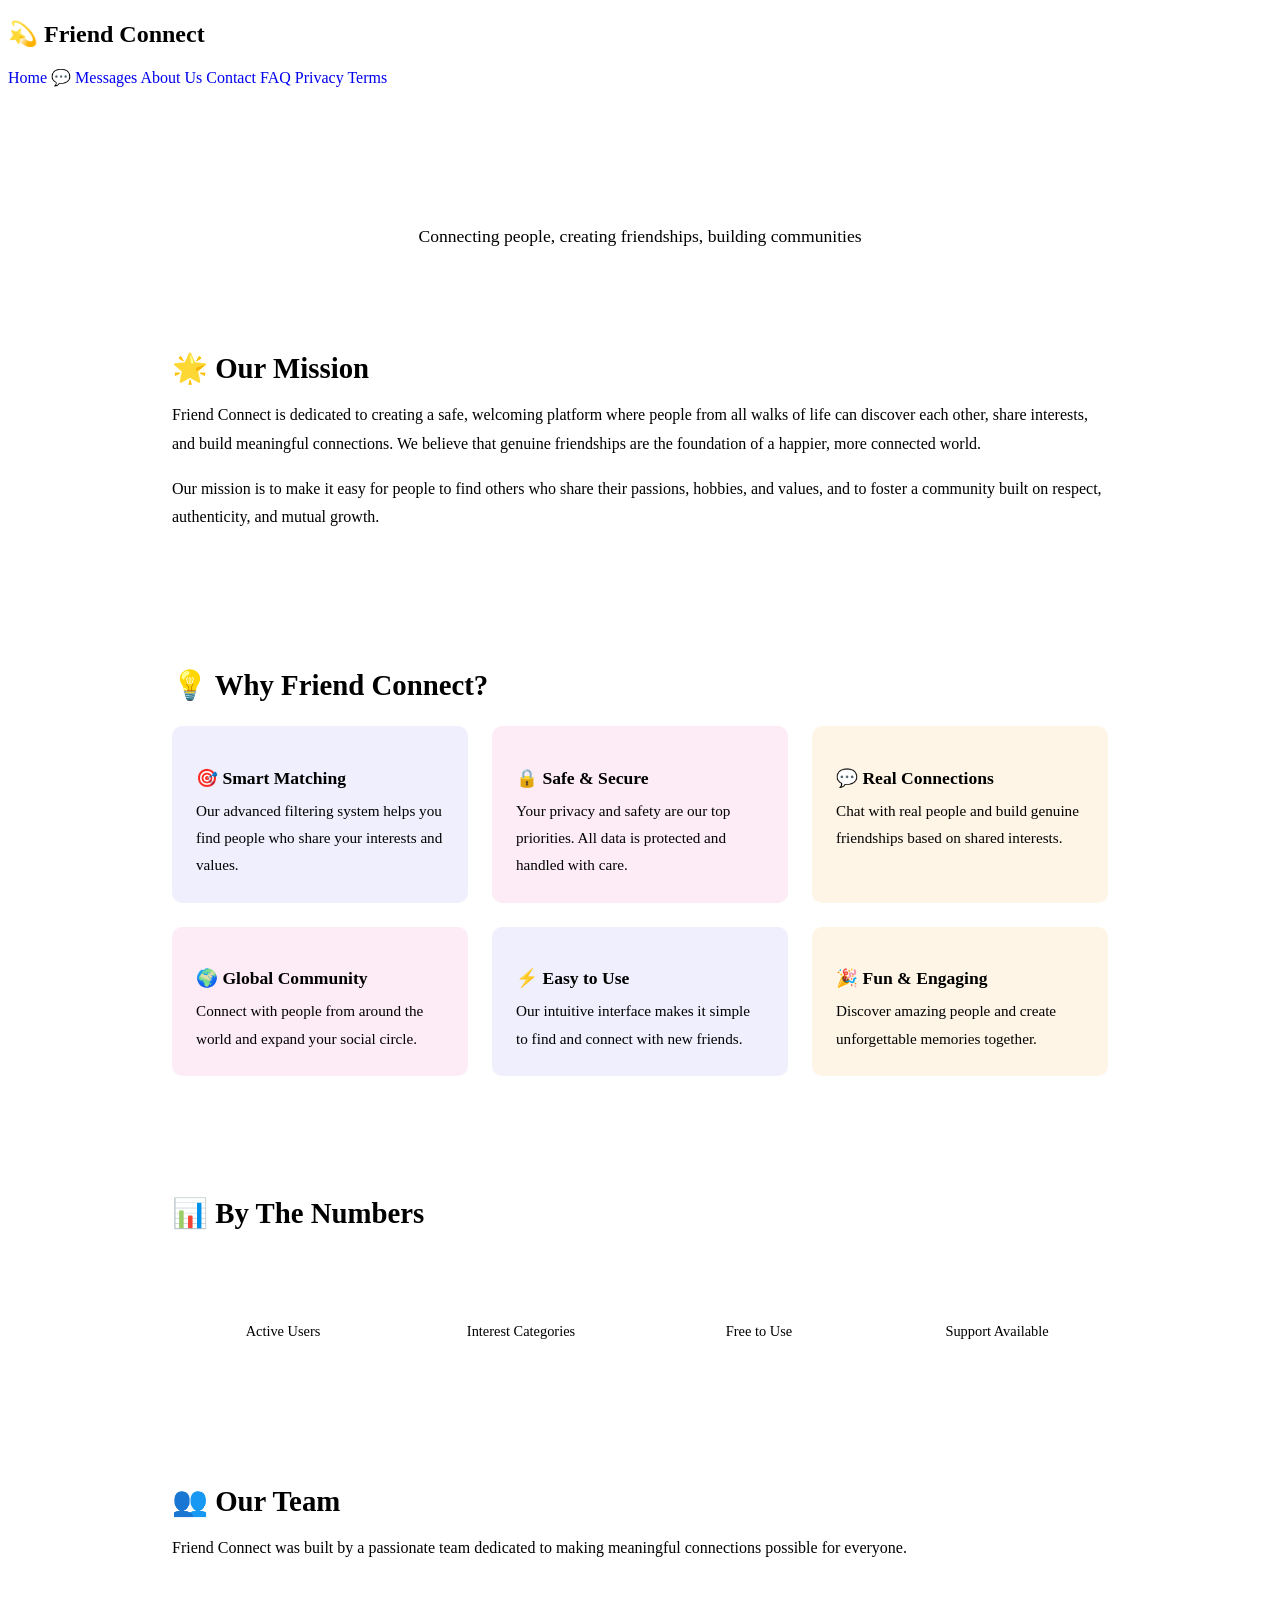
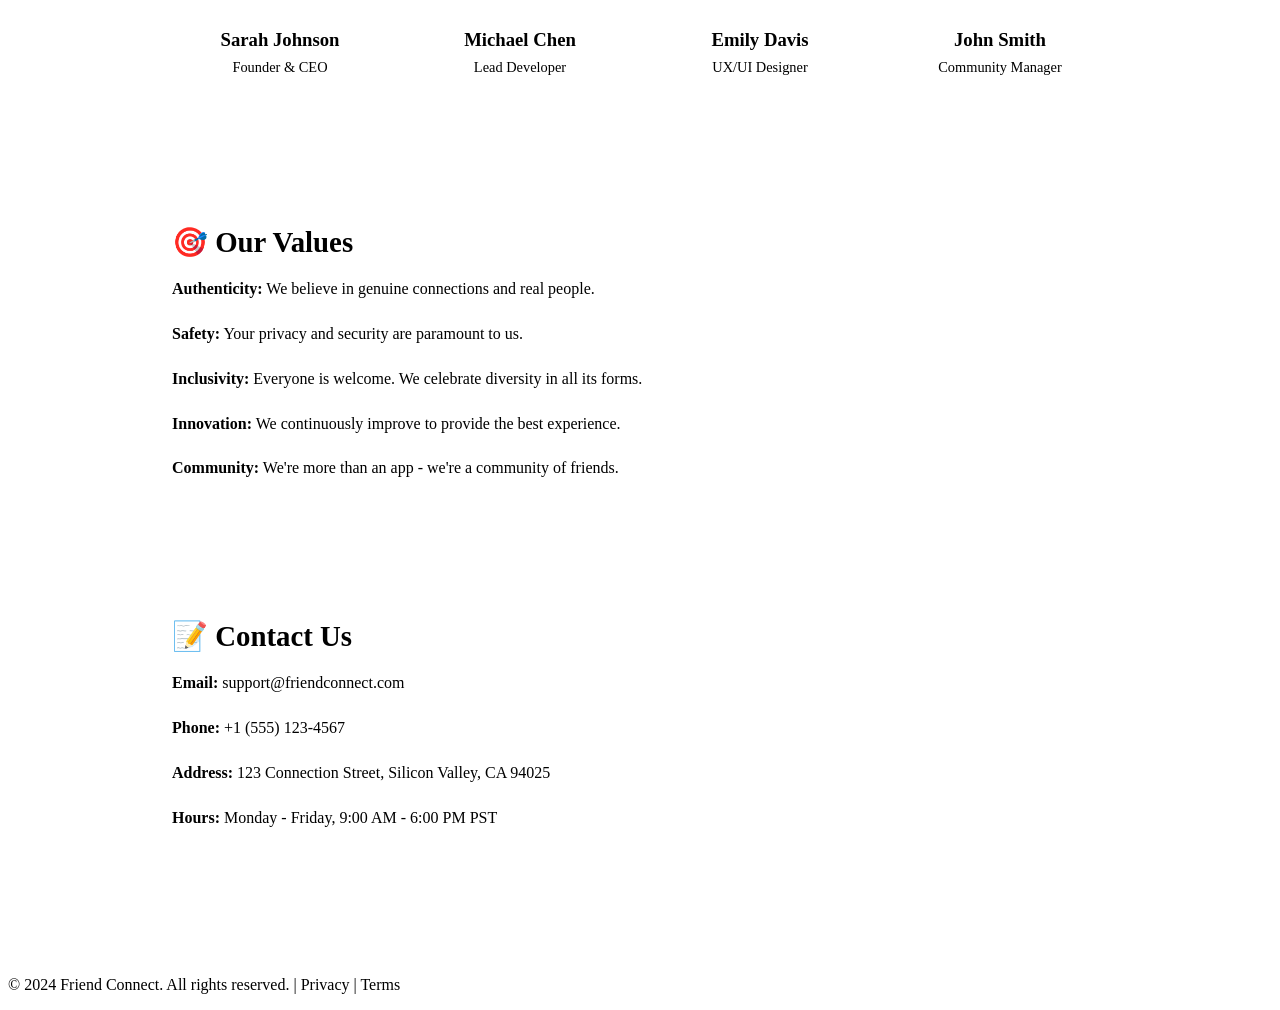
==== FindFriends/html/about.html @ 26bda914 "Add About.html, Faq.html, Contact.html" ====
<!DOCTYPE html>
<html lang="en">
<head>
    <meta charset="UTF-8">
    <meta name="viewport" content="width=device-width, initial-scale=1.0">
    <title>About Us - Friend Connect</title>
    <link rel="stylesheet" href="../css/styles.css">
    <link rel="stylesheet" href="../css/responsive.css">
    <style>
        .page-container {
            max-width: 1000px;
            margin: 0 auto;
            padding: 3rem 2rem;
            color: var(--text-primary);
        }

        .page-header {
            text-align: center;
            margin-bottom: 3rem;
        }

        .page-header h1 {
            font-size: 2.5rem;
            background: linear-gradient(135deg, var(--primary-color), var(--secondary-color));
            -webkit-background-clip: text;
            -webkit-text-fill-color: transparent;
            background-clip: text;
            margin-bottom: 1rem;
        }

        .page-header p {
            font-size: 1.1rem;
            color: var(--text-secondary);
        }

        .section {
            background: linear-gradient(135deg, var(--bg-secondary), var(--bg-tertiary));
            border-radius: 15px;
            padding: 2rem;
            margin-bottom: 2rem;
            border: 1px solid var(--border-color);
        }

        .section h2 {
            font-size: 1.8rem;
            color: var(--primary-color);
            margin-bottom: 1rem;
        }

        .section p {
            line-height: 1.8;
            color: var(--text-secondary);
            margin-bottom: 1rem;
        }

        .feature-grid {
            display: grid;
            grid-template-columns: repeat(auto-fit, minmax(250px, 1fr));
            gap: 1.5rem;
            margin-top: 1.5rem;
        }

        .feature-card {
            background: rgba(99, 102, 241, 0.1);
            padding: 1.5rem;
            border-radius: 10px;
            border-left: 4px solid var(--primary-color);
            transition: all var(--transition-fast);
        }

        .feature-card:nth-child(2n) {
            border-left-color: var(--secondary-color);
            background: rgba(236, 72, 153, 0.1);
        }

        .feature-card:nth-child(3n) {
            border-left-color: var(--tertiary-color);
            background: rgba(245, 158, 11, 0.1);
        }

        .feature-card:hover {
            transform: translateY(-4px);
        }

        .feature-card h3 {
            color: var(--primary-color);
            margin-bottom: 0.5rem;
            font-size: 1.1rem;
        }

        .feature-card:nth-child(2n) h3 {
            color: var(--secondary-color);
        }

        .feature-card:nth-child(3n) h3 {
            color: var(--tertiary-color);
        }

        .feature-card p {
            margin: 0;
            font-size: 0.95rem;
        }

        .team-grid {
            display: grid;
            grid-template-columns: repeat(auto-fit, minmax(200px, 1fr));
            gap: 1.5rem;
            margin-top: 1.5rem;
        }

        .team-member {
            text-align: center;
            padding: 1.5rem;
            background: var(--bg-tertiary);
            border-radius: 10px;
            border: 1px solid var(--border-color);
        }

        .team-member h3 {
            color: var(--primary-color);
            margin-bottom: 0.25rem;
        }

        .team-member p {
            font-size: 0.9rem;
            color: var(--text-muted);
            margin: 0;
        }

        .stats-row {
            display: grid;
            grid-template-columns: repeat(auto-fit, minmax(150px, 1fr));
            gap: 1rem;
            margin-top: 1.5rem;
        }

        .stat {
            background: var(--bg-tertiary);
            padding: 1.5rem;
            border-radius: 10px;
            text-align: center;
            border: 1px solid var(--border-color);
        }

        .stat-number {
            font-size: 2rem;
            font-weight: 700;
            background: linear-gradient(135deg, var(--primary-color), var(--secondary-color));
            -webkit-background-clip: text;
            -webkit-text-fill-color: transparent;
            background-clip: text;
        }

        .stat-label {
            font-size: 0.9rem;
            color: var(--text-secondary);
            margin-top: 0.5rem;
        }

        .nav-link {
            text-decoration: none;
        }

        @media (max-width: 768px) {
            .page-header h1 {
                font-size: 2rem;
            }

            .section {
                padding: 1.5rem;
            }

            .section h2 {
                font-size: 1.5rem;
            }
        }
    </style>
</head>
<body>
    <header>
        <nav class="navbar">
            <div class="nav-container">
                <h1 class="logo">💫 Friend Connect</h1>
                <div class="nav-menu">
                    <a href="../index.html" class="nav-link">Home</a>
                    <a href="../pages/messages.html" class="nav-link">💬 Messages</a>
                    <a href="about.html" class="nav-link active">About Us</a>
                    <a href="contact.html" class="nav-link">Contact</a>
                    <a href="faq.html" class="nav-link">FAQ</a>
                    <a href="privacy.html" class="nav-link">Privacy</a>
                    <a href="terms.html" class="nav-link">Terms</a>
                </div>
            </div>
        </nav>
    </header>

    <main>
        <div class="page-container">
            <div class="page-header">
                <h1>About Friend Connect</h1>
                <p>Connecting people, creating friendships, building communities</p>
            </div>

            <div class="section">
                <h2>🌟 Our Mission</h2>
                <p>
                    Friend Connect is dedicated to creating a safe, welcoming platform where people from all walks of life 
                    can discover each other, share interests, and build meaningful connections. We believe that genuine friendships 
                    are the foundation of a happier, more connected world.
                </p>
                <p>
                    Our mission is to make it easy for people to find others who share their passions, hobbies, and values, 
                    and to foster a community built on respect, authenticity, and mutual growth.
                </p>
            </div>

            <div class="section">
                <h2>💡 Why Friend Connect?</h2>
                <div class="feature-grid">
                    <div class="feature-card">
                        <h3>🎯 Smart Matching</h3>
                        <p>Our advanced filtering system helps you find people who share your interests and values.</p>
                    </div>
                    <div class="feature-card">
                        <h3>🔒 Safe & Secure</h3>
                        <p>Your privacy and safety are our top priorities. All data is protected and handled with care.</p>
                    </div>
                    <div class="feature-card">
                        <h3>💬 Real Connections</h3>
                        <p>Chat with real people and build genuine friendships based on shared interests.</p>
                    </div>
                    <div class="feature-card">
                        <h3>🌍 Global Community</h3>
                        <p>Connect with people from around the world and expand your social circle.</p>
                    </div>
                    <div class="feature-card">
                        <h3>⚡ Easy to Use</h3>
                        <p>Our intuitive interface makes it simple to find and connect with new friends.</p>
                    </div>
                    <div class="feature-card">
                        <h3>🎉 Fun & Engaging</h3>
                        <p>Discover amazing people and create unforgettable memories together.</p>
                    </div>
                </div>
            </div>

            <div class="section">
                <h2>📊 By The Numbers</h2>
                <div class="stats-row">
                    <div class="stat">
                        <div class="stat-number">12+</div>
                        <div class="stat-label">Active Users</div>
                    </div>
                    <div class="stat">
                        <div class="stat-number">30+</div>
                        <div class="stat-label">Interest Categories</div>
                    </div>
                    <div class="stat">
                        <div class="stat-number">100%</div>
                        <div class="stat-label">Free to Use</div>
                    </div>
                    <div class="stat">
                        <div class="stat-number">24/7</div>
                        <div class="stat-label">Support Available</div>
                    </div>
                </div>
            </div>

            <div class="section">
                <h2>👥 Our Team</h2>
                <p>Friend Connect was built by a passionate team dedicated to making meaningful connections possible for everyone.</p>
                <div class="team-grid">
                    <div class="team-member">
                        <h3>Sarah Johnson</h3>
                        <p>Founder & CEO</p>
                    </div>
                    <div class="team-member">
                        <h3>Michael Chen</h3>
                        <p>Lead Developer</p>
                    </div>
                    <div class="team-member">
                        <h3>Emily Davis</h3>
                        <p>UX/UI Designer</p>
                    </div>
                    <div class="team-member">
                        <h3>John Smith</h3>
                        <p>Community Manager</p>
                    </div>
                </div>
            </div>

            <div class="section">
                <h2>🎯 Our Values</h2>
                <p><strong>Authenticity:</strong> We believe in genuine connections and real people.</p>
                <p><strong>Safety:</strong> Your privacy and security are paramount to us.</p>
                <p><strong>Inclusivity:</strong> Everyone is welcome. We celebrate diversity in all its forms.</p>
                <p><strong>Innovation:</strong> We continuously improve to provide the best experience.</p>
                <p><strong>Community:</strong> We're more than an app - we're a community of friends.</p>
            </div>

            <div class="section">
                <h2>📝 Contact Us</h2>
                <p><strong>Email:</strong> support@friendconnect.com</p>
                <p><strong>Phone:</strong> +1 (555) 123-4567</p>
                <p><strong>Address:</strong> 123 Connection Street, Silicon Valley, CA 94025</p>
                <p><strong>Hours:</strong> Monday - Friday, 9:00 AM - 6:00 PM PST</p>
            </div>
        </div>
    </main>

    <footer>
        <p>&copy; 2024 Friend Connect. All rights reserved. | <a href="privacy.html" style="color: var(--primary-color); text-decoration: none;">Privacy</a> | <a href="terms.html" style="color: var(--primary-color); text-decoration: none;">Terms</a></p>
    </footer>
</body>
</html>
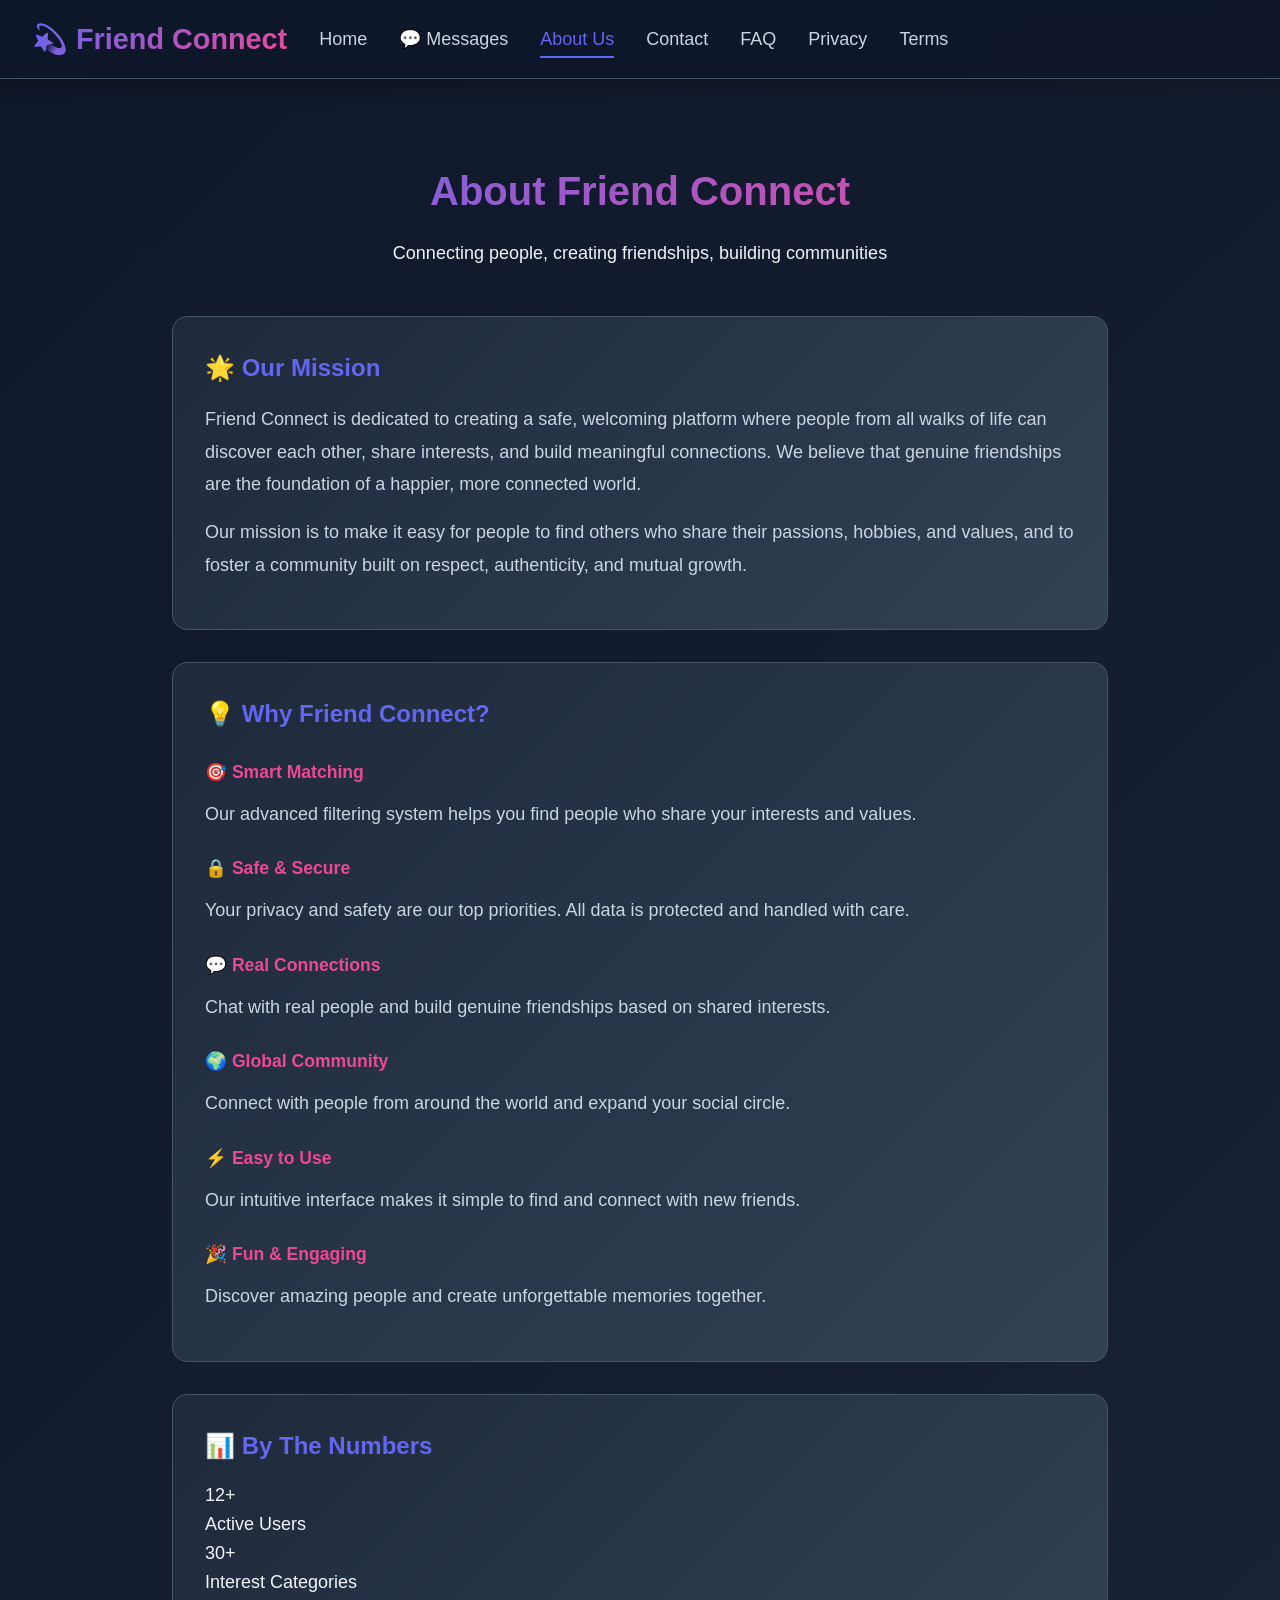
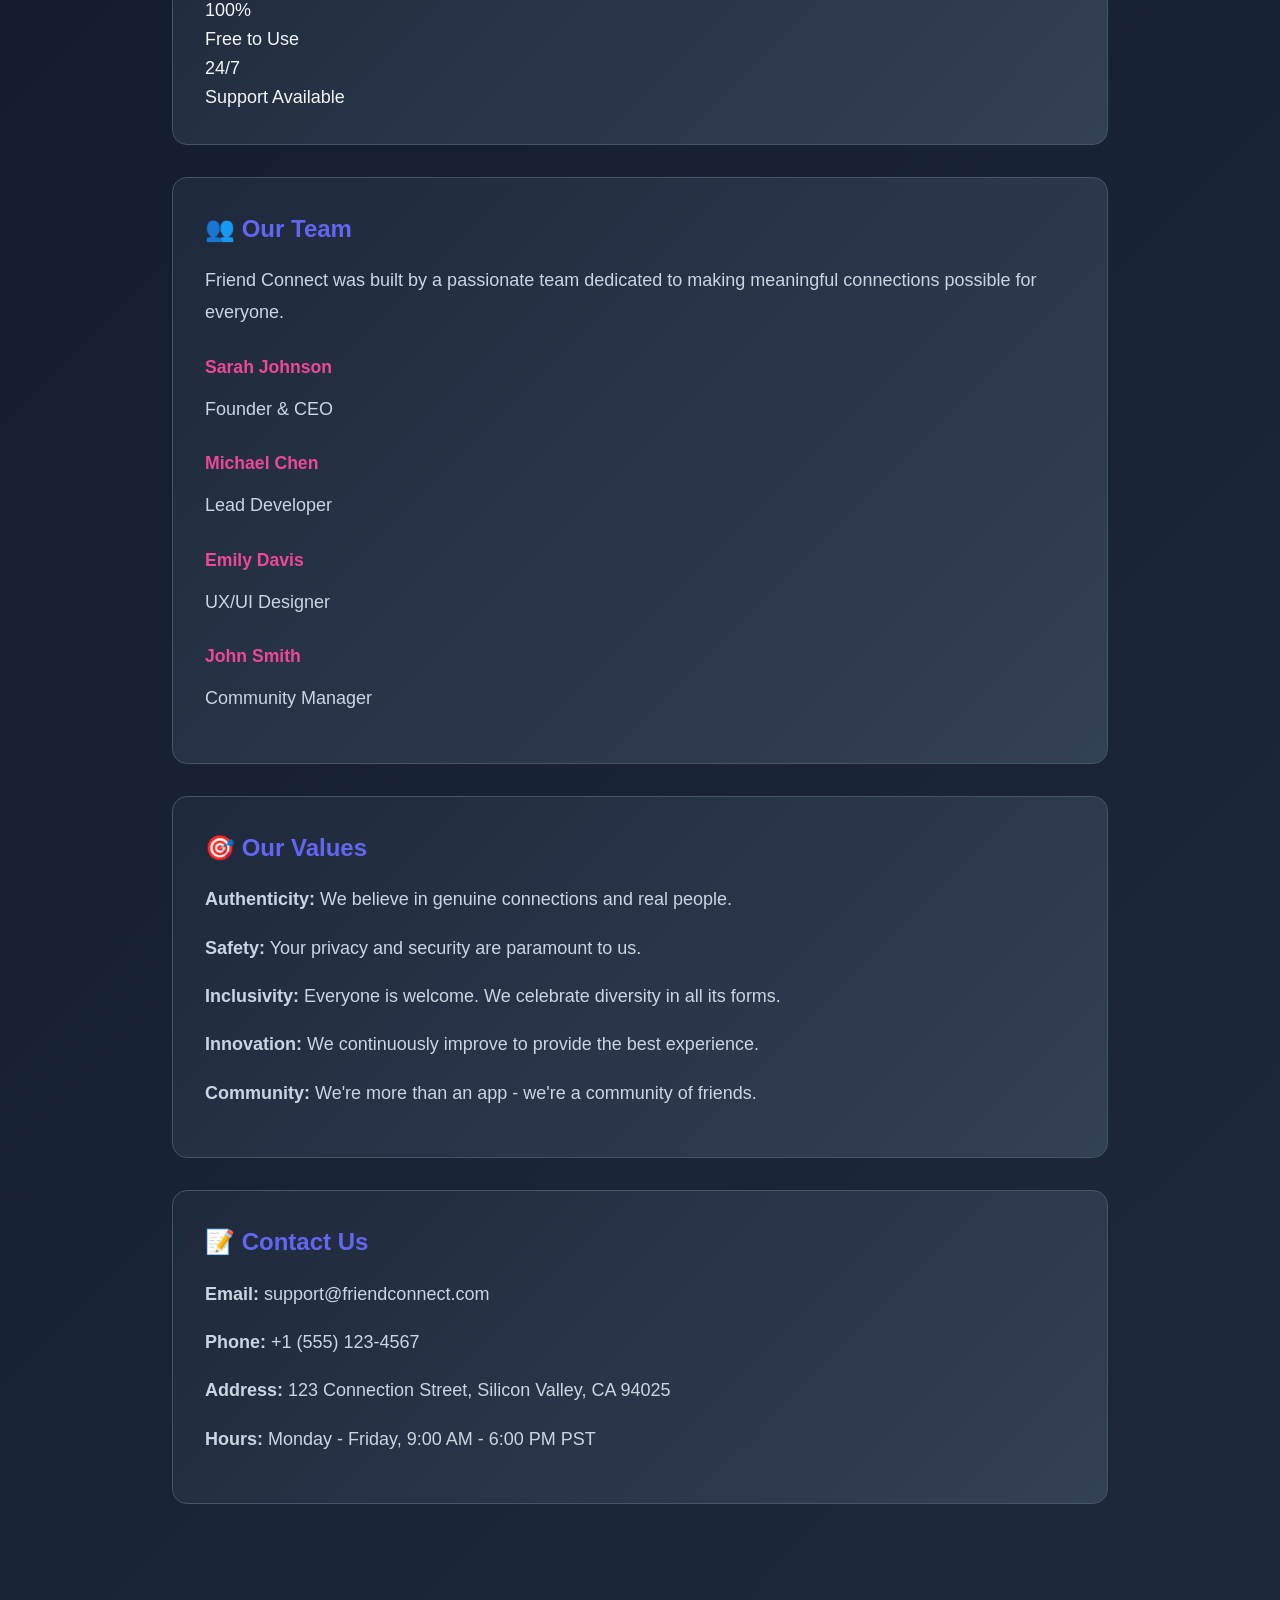
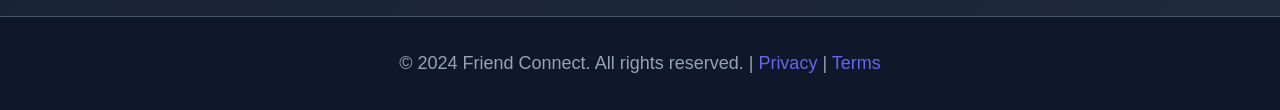
==== commit 1e36f835: "Add app.js, profiles.js, and utils.js. Add responsive.css, styles.css. Add messages.html to html fol" ====
--- a/FindFriends/html/about.html
+++ b/FindFriends/html/about.html
@@ -6,175 +6,7 @@
     <title>About Us - Friend Connect</title>
     <link rel="stylesheet" href="../css/styles.css">
     <link rel="stylesheet" href="../css/responsive.css">
-    <style>
-        .page-container {
-            max-width: 1000px;
-            margin: 0 auto;
-            padding: 3rem 2rem;
-            color: var(--text-primary);
-        }
-
-        .page-header {
-            text-align: center;
-            margin-bottom: 3rem;
-        }
-
-        .page-header h1 {
-            font-size: 2.5rem;
-            background: linear-gradient(135deg, var(--primary-color), var(--secondary-color));
-            -webkit-background-clip: text;
-            -webkit-text-fill-color: transparent;
-            background-clip: text;
-            margin-bottom: 1rem;
-        }
-
-        .page-header p {
-            font-size: 1.1rem;
-            color: var(--text-secondary);
-        }
-
-        .section {
-            background: linear-gradient(135deg, var(--bg-secondary), var(--bg-tertiary));
-            border-radius: 15px;
-            padding: 2rem;
-            margin-bottom: 2rem;
-            border: 1px solid var(--border-color);
-        }
-
-        .section h2 {
-            font-size: 1.8rem;
-            color: var(--primary-color);
-            margin-bottom: 1rem;
-        }
-
-        .section p {
-            line-height: 1.8;
-            color: var(--text-secondary);
-            margin-bottom: 1rem;
-        }
-
-        .feature-grid {
-            display: grid;
-            grid-template-columns: repeat(auto-fit, minmax(250px, 1fr));
-            gap: 1.5rem;
-            margin-top: 1.5rem;
-        }
-
-        .feature-card {
-            background: rgba(99, 102, 241, 0.1);
-            padding: 1.5rem;
-            border-radius: 10px;
-            border-left: 4px solid var(--primary-color);
-            transition: all var(--transition-fast);
-        }
-
-        .feature-card:nth-child(2n) {
-            border-left-color: var(--secondary-color);
-            background: rgba(236, 72, 153, 0.1);
-        }
-
-        .feature-card:nth-child(3n) {
-            border-left-color: var(--tertiary-color);
-            background: rgba(245, 158, 11, 0.1);
-        }
-
-        .feature-card:hover {
-            transform: translateY(-4px);
-        }
-
-        .feature-card h3 {
-            color: var(--primary-color);
-            margin-bottom: 0.5rem;
-            font-size: 1.1rem;
-        }
-
-        .feature-card:nth-child(2n) h3 {
-            color: var(--secondary-color);
-        }
-
-        .feature-card:nth-child(3n) h3 {
-            color: var(--tertiary-color);
-        }
-
-        .feature-card p {
-            margin: 0;
-            font-size: 0.95rem;
-        }
-
-        .team-grid {
-            display: grid;
-            grid-template-columns: repeat(auto-fit, minmax(200px, 1fr));
-            gap: 1.5rem;
-            margin-top: 1.5rem;
-        }
-
-        .team-member {
-            text-align: center;
-            padding: 1.5rem;
-            background: var(--bg-tertiary);
-            border-radius: 10px;
-            border: 1px solid var(--border-color);
-        }
-
-        .team-member h3 {
-            color: var(--primary-color);
-            margin-bottom: 0.25rem;
-        }
-
-        .team-member p {
-            font-size: 0.9rem;
-            color: var(--text-muted);
-            margin: 0;
-        }
-
-        .stats-row {
-            display: grid;
-            grid-template-columns: repeat(auto-fit, minmax(150px, 1fr));
-            gap: 1rem;
-            margin-top: 1.5rem;
-        }
-
-        .stat {
-            background: var(--bg-tertiary);
-            padding: 1.5rem;
-            border-radius: 10px;
-            text-align: center;
-            border: 1px solid var(--border-color);
-        }
-
-        .stat-number {
-            font-size: 2rem;
-            font-weight: 700;
-            background: linear-gradient(135deg, var(--primary-color), var(--secondary-color));
-            -webkit-background-clip: text;
-            -webkit-text-fill-color: transparent;
-            background-clip: text;
-        }
-
-        .stat-label {
-            font-size: 0.9rem;
-            color: var(--text-secondary);
-            margin-top: 0.5rem;
-        }
-
-        .nav-link {
-            text-decoration: none;
-        }
-
-        @media (max-width: 768px) {
-            .page-header h1 {
-                font-size: 2rem;
-            }
-
-            .section {
-                padding: 1.5rem;
-            }
-
-            .section h2 {
-                font-size: 1.5rem;
-            }
-        }
-    </style>
+   
 </head>
 <body>
     <header>
@@ -183,7 +15,7 @@
                 <h1 class="logo">💫 Friend Connect</h1>
                 <div class="nav-menu">
                     <a href="../index.html" class="nav-link">Home</a>
-                    <a href="../pages/messages.html" class="nav-link">💬 Messages</a>
+                    <a href="../html/messages.html" class="nav-link">💬 Messages</a>
                     <a href="about.html" class="nav-link active">About Us</a>
                     <a href="contact.html" class="nav-link">Contact</a>
                     <a href="faq.html" class="nav-link">FAQ</a>
--- a/FindFriends/css/styles.css
+++ b/FindFriends/css/styles.css
@@ -0,0 +1,1519 @@
+/* ============================================
+   FRIEND CONNECT - MODERN CSS STYLES
+   ============================================ */
+
+/* CSS Variables for Theme */
+:root {
+    --primary-color: #6366f1;
+    --secondary-color: #ec4899;
+    --tertiary-color: #f59e0b;
+    --bg-primary: #0f172a;
+    --bg-secondary: #1e293b;
+    --bg-tertiary: #334155;
+    --text-primary: #f1f5f9;
+    --text-secondary: #cbd5e1;
+    --text-muted: #94a3b8;
+    --border-color: #475569;
+    --success-color: #10b981;
+    --danger-color: #ef4444;
+    --transition-fast: 0.2s ease;
+    --transition-normal: 0.3s ease;
+    --transition-slow: 0.5s ease;
+    --shadow-sm: 0 2px 4px rgba(0, 0, 0, 0.1);
+    --shadow-md: 0 10px 15px rgba(0, 0, 0, 0.2);
+    --shadow-lg: 0 20px 25px rgba(0, 0, 0, 0.3);
+}
+
+/* ============================================
+   GLOBAL STYLES
+   ============================================ */
+
+* {
+    margin: 0;
+    padding: 0;
+    box-sizing: border-box;
+}
+
+html {
+    scroll-behavior: smooth;
+}
+.page-container {
+            max-width: 1000px;
+            margin: 0 auto;
+            padding: 3rem 2rem;
+            color: var(--text-primary);
+        }
+
+        .page-header {
+            text-align: center;
+            margin-bottom: 3rem;
+        }
+
+        .page-header h1 {
+            font-size: 2.5rem;
+            background: linear-gradient(135deg, var(--primary-color), var(--secondary-color));
+            -webkit-background-clip: text;
+            -webkit-text-fill-color: transparent;
+            background-clip: text;
+            margin-bottom: 1rem;
+        }
+.faq-search {
+            margin-bottom: 2rem;
+        }
+
+        .faq-search input {
+            width: 100%;
+            padding: 1rem;
+            background: var(--bg-secondary);
+            border: 1px solid var(--border-color);
+            border-radius: 8px;
+            color: var(--text-primary);
+            font-size: 1rem;
+            transition: all var(--transition-fast);
+        }
+
+        .faq-search input:focus {
+            outline: none;
+            border-color: var(--primary-color);
+            box-shadow: 0 0 0 3px rgba(99, 102, 241, 0.1);
+        }
+
+        .faq-categories {
+            display: flex;
+            flex-wrap: wrap;
+            gap: 1rem;
+            margin-bottom: 2rem;
+        }
+
+        .faq-category-btn {
+            padding: 0.75rem 1.5rem;
+            background: var(--bg-secondary);
+            border: 1px solid var(--border-color);
+            border-radius: 20px;
+            color: var(--text-primary);
+            cursor: pointer;
+            transition: all var(--transition-fast);
+            font-weight: 500;
+        }
+
+        .faq-category-btn:hover,
+        .faq-category-btn.active {
+            background: var(--primary-color);
+            border-color: var(--primary-color);
+            color: white;
+        }
+
+        .faq-item {
+            background: linear-gradient(135deg, var(--bg-secondary), var(--bg-tertiary));
+            border-radius: 12px;
+            margin-bottom: 1rem;
+            border: 1px solid var(--border-color);
+            overflow: hidden;
+            transition: all var(--transition-normal);
+        }
+
+        .faq-item:hover {
+            border-color: var(--primary-color);
+            box-shadow: var(--shadow-md);
+        }
+
+        .faq-question {
+            padding: 1.5rem;
+            cursor: pointer;
+            display: flex;
+            justify-content: space-between;
+            align-items: center;
+            user-select: none;
+            transition: all var(--transition-fast);
+        }
+
+        .faq-question:hover {
+            background: rgba(99, 102, 241, 0.05);
+        }
+
+        .faq-question h3 {
+            font-size: 1.1rem;
+            color: var(--text-primary);
+            margin: 0;
+            flex: 1;
+        }
+
+        .faq-toggle {
+            font-size: 1.5rem;
+            color: var(--primary-color);
+            transition: transform var(--transition-fast);
+            margin-left: 1rem;
+        }
+
+        .faq-item.open .faq-toggle {
+            transform: rotate(180deg);
+        }
+
+        .faq-answer {
+            max-height: 0;
+            overflow: hidden;
+            transition: max-height var(--transition-normal) ease;
+            padding: 0 1.5rem;
+        }
+
+        .faq-item.open .faq-answer {
+            padding: 0 1.5rem 1.5rem;
+            max-height: 500px;
+        }
+
+        .faq-answer p {
+            color: var(--text-secondary);
+            line-height: 1.8;
+            margin: 0;
+        }
+
+        .faq-answer ul {
+            margin-left: 1.5rem;
+            color: var(--text-secondary);
+        }
+
+        .faq-answer li {
+            margin-bottom: 0.5rem;
+        }
+.messages-container {
+            max-width: 1400px;
+            margin: 0 auto;
+            padding: 2rem;
+            display: grid;
+            grid-template-columns: 350px 1fr;
+            gap: 2rem;
+            min-height: calc(100vh - 200px);
+        }
+
+        .conversations-sidebar {
+            background: linear-gradient(135deg, var(--bg-secondary), var(--bg-tertiary));
+            border-radius: 15px;
+            border: 1px solid var(--border-color);
+            display: flex;
+            flex-direction: column;
+            overflow: hidden;
+        }
+
+        .sidebar-header {
+            padding: 1.5rem;
+            border-bottom: 1px solid var(--border-color);
+        }
+
+        .sidebar-header h2 {
+            font-size: 1.3rem;
+            color: var(--text-primary);
+            margin: 0;
+        }
+
+        .conversations-list {
+            flex: 1;
+            overflow-y: auto;
+            padding: 0;
+        }
+
+        .conversation-item {
+            padding: 1rem;
+            border-bottom: 1px solid var(--border-color);
+            cursor: pointer;
+            transition: all var(--transition-fast);
+            display: flex;
+            gap: 1rem;
+            align-items: center;
+        }
+
+        .conversation-item:hover {
+            background: rgba(99, 102, 241, 0.1);
+        }
+
+        .conversation-item.active {
+            background: rgba(99, 102, 241, 0.2);
+            border-left: 3px solid var(--primary-color);
+        }
+
+        .conversation-avatar {
+            width: 50px;
+            height: 50px;
+            border-radius: 50%;
+            object-fit: cover;
+            flex-shrink: 0;
+        }
+
+        .conversation-info {
+            flex: 1;
+            min-width: 0;
+        }
+
+        .conversation-name {
+            font-weight: 600;
+            color: var(--text-primary);
+            margin-bottom: 0.25rem;
+        }
+
+        .conversation-preview {
+            font-size: 0.85rem;
+            color: var(--text-muted);
+            white-space: nowrap;
+            overflow: hidden;
+            text-overflow: ellipsis;
+        }
+
+        .chat-area {
+            background: linear-gradient(135deg, var(--bg-secondary), var(--bg-tertiary));
+            border-radius: 15px;
+            border: 1px solid var(--border-color);
+            display: flex;
+            flex-direction: column;
+            overflow: hidden;
+        }
+
+        .chat-header {
+            padding: 1.5rem;
+            border-bottom: 1px solid var(--border-color);
+            display: flex;
+            justify-content: space-between;
+            align-items: center;
+        }
+
+        .chat-header h3 {
+            font-size: 1.2rem;
+            color: var(--text-primary);
+            margin: 0;
+        }
+
+        .empty-state {
+            display: flex;
+            flex-direction: column;
+            justify-content: center;
+            align-items: center;
+            height: 100%;
+            color: var(--text-muted);
+            text-align: center;
+        }
+
+        .empty-state-icon {
+            font-size: 4rem;
+            margin-bottom: 1rem;
+        }
+
+        .messages-display {
+            flex: 1;
+            overflow-y: auto;
+            padding: 1.5rem;
+            display: flex;
+            flex-direction: column;
+            gap: 1rem;
+        }
+
+        .message-row {
+            display: flex;
+            margin-bottom: 0.5rem;
+        }
+
+        .message-row.sent {
+            justify-content: flex-end;
+        }
+
+        .message-row.received {
+            justify-content: flex-start;
+        }
+
+        .message-bubble {
+            max-width: 60%;
+            padding: 0.75rem 1rem;
+            border-radius: 12px;
+            word-wrap: break-word;
+        }
+
+        .message-row.sent .message-bubble {
+            background: linear-gradient(135deg, var(--primary-color), var(--secondary-color));
+            color: white;
+        }
+
+        .message-row.received .message-bubble {
+            background: var(--bg-tertiary);
+            color: var(--text-primary);
+            border: 1px solid var(--border-color);
+        }
+
+        .message-time {
+            font-size: 0.75rem;
+            color: var(--text-muted);
+            margin-top: 0.25rem;
+            padding: 0 0.5rem;
+        }
+
+        .chat-input-area {
+            padding: 1rem;
+            border-top: 1px solid var(--border-color);
+            display: flex;
+            gap: 0.75rem;
+        }
+
+        .chat-input {
+            flex: 1;
+            padding: 0.75rem 1rem;
+            background: var(--bg-tertiary);
+            border: 1px solid var(--border-color);
+            border-radius: 8px;
+            color: var(--text-primary);
+            font-size: 0.95rem;
+            resize: none;
+            max-height: 100px;
+            font-family: inherit;
+        }
+
+        .chat-input:focus {
+            outline: none;
+            border-color: var(--primary-color);
+        }
+
+        .chat-send-btn {
+            padding: 0.75rem 1.5rem;
+            background: linear-gradient(135deg, var(--primary-color), var(--secondary-color));
+            border: none;
+            border-radius: 8px;
+            color: white;
+            font-weight: 600;
+            cursor: pointer;
+            transition: all var(--transition-fast);
+        }
+
+        .chat-send-btn:hover {
+            transform: translateY(-2px);
+        }
+
+        .contact-grid {
+            display: grid;
+            grid-template-columns: repeat(auto-fit, minmax(300px, 1fr));
+            gap: 2rem;
+            margin-bottom: 3rem;
+        }
+
+        .contact-card {
+            background: linear-gradient(135deg, var(--bg-secondary), var(--bg-tertiary));
+            border-radius: 15px;
+            padding: 2rem;
+            border: 1px solid var(--border-color);
+            transition: all var(--transition-normal);
+        }
+
+        .contact-card:hover {
+            transform: translateY(-8px);
+            box-shadow: var(--shadow-lg);
+            border-color: var(--primary-color);
+        }
+
+        .contact-card h3 {
+            font-size: 1.4rem;
+            color: var(--primary-color);
+            margin-bottom: 1rem;
+            display: flex;
+            align-items: center;
+            gap: 0.5rem;
+        }
+
+        .contact-card p {
+            color: var(--text-secondary);
+            line-height: 1.8;
+        }
+
+        .contact-form {
+            background: linear-gradient(135deg, var(--bg-secondary), var(--bg-tertiary));
+            border-radius: 15px;
+            padding: 2rem;
+            border: 1px solid var(--border-color);
+        }
+        .section {
+            background: linear-gradient(135deg, var(--bg-secondary), var(--bg-tertiary));
+            border-radius: 15px;
+            padding: 2rem;
+            margin-bottom: 2rem;
+            border: 1px solid var(--border-color);
+        }
+
+        .section h2 {
+            font-size: 1.5rem;
+            color: var(--primary-color);
+            margin-bottom: 1rem;
+            margin-top: 2rem;
+        }
+
+        .section h2:first-child {
+            margin-top: 0;
+        }
+
+        .section h3 {
+            font-size: 1.1rem;
+            color: var(--secondary-color);
+            margin-top: 1.5rem;
+            margin-bottom: 0.75rem;
+        }
+
+        .section p, .section li {
+            line-height: 1.8;
+            color: var(--text-secondary);
+            margin-bottom: 1rem;
+        }
+
+        .section ul {
+            margin-left: 1.5rem;
+            margin-bottom: 1rem;
+        }
+
+        .last-updated {
+            text-align: center;
+            color: var(--text-muted);
+            font-size: 0.9rem;
+            margin-bottom: 2rem;
+        }
+
+        .nav-link {
+            text-decoration: none;
+        }
+
+        @media (max-width: 768px) {
+            .page-header h1 {
+                font-size: 2rem;
+            }
+
+            .section {
+                padding: 1.5rem;
+            }
+
+            .section h2 {
+                font-size: 1.3rem;
+            }
+        }
+        .form-group {
+            margin-bottom: 1.5rem;
+        }
+
+        .form-group label {
+            display: block;
+            margin-bottom: 0.5rem;
+            font-weight: 600;
+            color: var(--text-primary);
+        }
+
+        .form-group input,
+        .form-group textarea,
+        .form-group select {
+            width: 100%;
+            padding: 0.75rem;
+            background: var(--bg-tertiary);
+            border: 1px solid var(--border-color);
+            border-radius: 8px;
+            color: var(--text-primary);
+            font-family: inherit;
+            font-size: 0.95rem;
+            transition: all var(--transition-fast);
+        }
+
+        .form-group input:focus,
+        .form-group textarea:focus,
+        .form-group select:focus {
+            outline: none;
+            border-color: var(--primary-color);
+            box-shadow: 0 0 0 3px rgba(99, 102, 241, 0.1);
+        }
+
+        .form-group textarea {
+            resize: vertical;
+            min-height: 150px;
+        }
+
+        .form-submit {
+            padding: 1rem 2rem;
+            background: linear-gradient(135deg, var(--primary-color), var(--secondary-color));
+            border: none;
+            border-radius: 8px;
+            color: white;
+            font-weight: 600;
+            font-size: 1rem;
+            cursor: pointer;
+            transition: all var(--transition-fast);
+            width: 100%;
+        }
+body {
+    font-family: 'Segoe UI', Tahoma, Geneva, Verdana, sans-serif;
+    background: linear-gradient(135deg, var(--bg-primary) 0%, var(--bg-secondary) 100%);
+    color: var(--text-primary);
+    line-height: 1.6;
+    overflow-x: hidden;
+    min-height: 100vh;
+}
+
+/* ============================================
+   HEADER & NAVIGATION
+   ============================================ */
+
+header {
+    background: rgba(15, 23, 42, 0.95);
+    backdrop-filter: blur(10px);
+    border-bottom: 1px solid var(--border-color);
+    position: sticky;
+    top: 0;
+    z-index: 1000;
+    box-shadow: var(--shadow-md);
+}
+
+.navbar {
+    padding: 1rem 2rem;
+}
+
+.nav-container {
+    max-width: 1400px;
+    margin: 0 auto;
+    display: flex;
+    justify-content: space-between;
+    align-items: center;
+    gap: 2rem;
+}
+
+.nav-menu {
+    display: flex;
+    gap: 2rem;
+    flex: 1;
+}
+
+.nav-link {
+    color: var(--text-secondary);
+    text-decoration: none;
+    font-weight: 500;
+    transition: all var(--transition-fast);
+    position: relative;
+}
+
+.nav-link:hover,
+.nav-link.active {
+    color: var(--primary-color);
+}
+
+.nav-link.active::after {
+    content: '';
+    position: absolute;
+    bottom: -5px;
+    left: 0;
+    right: 0;
+    height: 2px;
+    background: var(--primary-color);
+}
+
+.logo {
+    font-size: 1.8rem;
+    font-weight: 700;
+    background: linear-gradient(135deg, var(--primary-color), var(--secondary-color));
+    -webkit-background-clip: text;
+    -webkit-text-fill-color: transparent;
+    background-clip: text;
+    white-space: nowrap;
+    cursor: pointer;
+    transition: transform var(--transition-fast);
+}
+
+.logo:hover {
+    transform: scale(1.05);
+}
+
+.messages-icon {
+    position: relative;
+    padding: 0.75rem 1rem;
+    background: var(--bg-secondary);
+    border: 1px solid var(--border-color);
+    border-radius: 8px;
+    color: var(--text-primary);
+    cursor: pointer;
+    font-size: 1rem;
+    transition: all var(--transition-fast);
+}
+
+.messages-icon:hover {
+    background: var(--tertiary-color);
+    border-color: var(--tertiary-color);
+    transform: translateY(-2px);
+}
+
+.message-badge {
+    position: absolute;
+    top: -8px;
+    right: -8px;
+    background: var(--danger-color);
+    color: white;
+    border-radius: 50%;
+    width: 24px;
+    height: 24px;
+    display: flex;
+    align-items: center;
+    justify-content: center;
+    font-size: 0.75rem;
+    font-weight: 700;
+}
+
+.message-badge.hidden {
+    display: none;
+}
+
+.nav-actions {
+    display: flex;
+    gap: 1rem;
+    flex: 1;
+    max-width: 500px;
+}
+
+.search-bar {
+    flex: 1;
+    padding: 0.75rem 1rem;
+    background: var(--bg-secondary);
+    border: 1px solid var(--border-color);
+    border-radius: 8px;
+    color: var(--text-primary);
+    font-size: 0.95rem;
+    transition: all var(--transition-fast);
+}
+
+.search-bar:focus {
+    outline: none;
+    border-color: var(--primary-color);
+    box-shadow: 0 0 0 3px rgba(99, 102, 241, 0.1);
+    background: var(--bg-tertiary);
+}
+
+.search-bar::placeholder {
+    color: var(--text-muted);
+}
+
+.filter-btn {
+    padding: 0.75rem 1.5rem;
+    background: linear-gradient(135deg, var(--primary-color), var(--secondary-color));
+    border: none;
+    border-radius: 8px;
+    color: white;
+    font-weight: 600;
+    cursor: pointer;
+    transition: all var(--transition-fast);
+    box-shadow: var(--shadow-sm);
+}
+
+.filter-btn:hover {
+    transform: translateY(-2px);
+    box-shadow: var(--shadow-md);
+}
+
+.filter-btn:active {
+    transform: translateY(0);
+}
+
+/* ============================================
+   FILTER PANEL
+   ============================================ */
+
+.filter-panel {
+    position: fixed;
+    left: -350px;
+    top: 0;
+    width: 350px;
+    height: 100vh;
+    background: var(--bg-secondary);
+    border-right: 1px solid var(--border-color);
+    padding: 2rem;
+    overflow-y: auto;
+    z-index: 999;
+    transition: left var(--transition-normal);
+    box-shadow: var(--shadow-lg);
+}
+
+.filter-panel.open {
+    left: 0;
+}
+
+.filter-header {
+    display: flex;
+    justify-content: space-between;
+    align-items: center;
+    margin-bottom: 2rem;
+    padding-bottom: 1rem;
+    border-bottom: 1px solid var(--border-color);
+}
+
+.filter-header h3 {
+    font-size: 1.5rem;
+}
+
+.close-btn {
+    background: transparent;
+    border: none;
+    color: var(--text-primary);
+    font-size: 1.5rem;
+    cursor: pointer;
+    transition: color var(--transition-fast);
+}
+
+.close-btn:hover {
+    color: var(--secondary-color);
+}
+
+.filter-group {
+    margin-bottom: 2rem;
+}
+
+.filter-group label {
+    display: block;
+    font-weight: 600;
+    margin-bottom: 0.75rem;
+    color: var(--text-primary);
+}
+
+.age-range {
+    display: flex;
+    gap: 0.75rem;
+}
+
+.age-range input {
+    flex: 1;
+    padding: 0.75rem;
+    background: var(--bg-tertiary);
+    border: 1px solid var(--border-color);
+    border-radius: 6px;
+    color: var(--text-primary);
+    transition: all var(--transition-fast);
+}
+
+.age-range input:focus {
+    outline: none;
+    border-color: var(--primary-color);
+}
+
+.interests-filter {
+    display: flex;
+    flex-wrap: wrap;
+    gap: 0.75rem;
+}
+
+.interest-tag {
+    padding: 0.6rem 1rem;
+    background: var(--bg-tertiary);
+    border: 2px solid var(--border-color);
+    border-radius: 20px;
+    color: var(--text-primary);
+    cursor: pointer;
+    font-size: 0.9rem;
+    transition: all var(--transition-fast);
+}
+
+.interest-tag:hover {
+    border-color: var(--primary-color);
+    color: var(--primary-color);
+}
+
+.interest-tag.active {
+    background: var(--primary-color);
+    border-color: var(--primary-color);
+    color: white;
+}
+
+#sort-by {
+    width: 100%;
+    padding: 0.75rem;
+    background: var(--bg-tertiary);
+    border: 1px solid var(--border-color);
+    border-radius: 6px;
+    color: var(--text-primary);
+    cursor: pointer;
+    transition: all var(--transition-fast);
+}
+
+#sort-by:focus {
+    outline: none;
+    border-color: var(--primary-color);
+}
+
+.apply-btn, .reset-btn {
+    width: 100%;
+    padding: 0.9rem;
+    margin-top: 1rem;
+    border: none;
+    border-radius: 6px;
+    font-weight: 600;
+    cursor: pointer;
+    transition: all var(--transition-fast);
+}
+
+.apply-btn {
+    background: linear-gradient(135deg, var(--primary-color), var(--secondary-color));
+    color: white;
+}
+
+.apply-btn:hover {
+    transform: translateY(-2px);
+    box-shadow: var(--shadow-md);
+}
+
+.reset-btn {
+    background: transparent;
+    border: 1px solid var(--border-color);
+    color: var(--text-secondary);
+}
+
+.reset-btn:hover {
+    background: var(--bg-tertiary);
+    border-color: var(--secondary-color);
+    color: var(--secondary-color);
+}
+
+/* ============================================
+   MAIN CONTENT
+   ============================================ */
+
+main {
+    display: flex;
+    max-width: 1550px;
+    margin: 0 auto;
+    gap: 2rem;
+    padding: 2rem;
+    min-height: calc(100vh - 200px);
+}
+
+.main-content {
+    flex: 1;
+    display: flex;
+    flex-direction: column;
+}
+
+.stats-bar {
+    display: flex;
+    justify-content: space-between;
+    align-items: center;
+    padding: 1.5rem;
+    background: rgba(51, 65, 85, 0.5);
+    border-radius: 10px;
+    margin-bottom: 2rem;
+    border: 1px solid var(--border-color);
+}
+
+.stats-bar span {
+    font-weight: 500;
+    color: var(--text-secondary);
+}
+
+.stats-bar strong {
+    color: var(--primary-color);
+    font-size: 1.2rem;
+}
+
+.view-toggle {
+    padding: 0.75rem 1.5rem;
+    background: var(--bg-tertiary);
+    border: 1px solid var(--border-color);
+    border-radius: 6px;
+    color: var(--text-primary);
+    cursor: pointer;
+    font-weight: 600;
+    transition: all var(--transition-fast);
+}
+
+.view-toggle:hover {
+    background: var(--primary-color);
+    border-color: var(--primary-color);
+    transform: translateY(-2px);
+}
+
+/* ============================================
+   PROFILE LIST & GRID
+   ============================================ */
+
+.profile-list {
+    display: grid;
+    grid-template-columns: repeat(auto-fill, minmax(280px, 1fr));
+    gap: 2rem;
+    animation: fadeIn var(--transition-slow);
+    justify-items: stretch;
+}
+
+.profile-list.list-view {
+    grid-template-columns: 1fr;
+    max-width: 900px;
+    margin: 0 auto;
+}
+
+@keyframes fadeIn {
+    from {
+        opacity: 0;
+        transform: translateY(10px);
+    }
+    to {
+        opacity: 1;
+        transform: translateY(0);
+    }
+}
+
+/* ============================================
+   PROFILE CARD
+   ============================================ */
+
+.profile-card {
+    background: linear-gradient(135deg, var(--bg-secondary), var(--bg-tertiary));
+    border-radius: 15px;
+    overflow: hidden;
+    box-shadow: var(--shadow-md);
+    transition: all var(--transition-normal);
+    cursor: pointer;
+    border: 1px solid var(--border-color);
+    display: flex;
+    flex-direction: column;
+    position: relative;
+    height: 100%;
+}
+
+.profile-list.list-view .profile-card {
+    display: flex;
+    flex-direction: row;
+    height: auto;
+    min-height: 200px;
+}
+
+.profile-card:hover {
+    transform: translateY(-8px);
+    box-shadow: var(--shadow-lg);
+    border-color: var(--primary-color);
+}
+
+.profile-list.list-view .profile-card:hover {
+    transform: translateX(8px);
+}
+
+.profile-image-container {
+    position: relative;
+    height: 250px;
+    overflow: hidden;
+    background: var(--bg-tertiary);
+}
+
+.profile-list.list-view .profile-image-container {
+    height: auto;
+    width: 200px;
+    min-width: 200px;
+    flex-shrink: 0;
+}
+
+.profile-image {
+    width: 100%;
+    height: 100%;
+    object-fit: cover;
+    transition: transform var(--transition-normal);
+}
+
+.profile-card:hover .profile-image {
+    transform: scale(1.08);
+}
+
+.online-status {
+    position: absolute;
+    top: 10px;
+    right: 10px;
+    width: 12px;
+    height: 12px;
+    background: var(--success-color);
+    border: 2px solid white;
+    border-radius: 50%;
+    box-shadow: 0 0 10px rgba(16, 185, 129, 0.5);
+}
+
+.online-status.offline {
+    background: var(--text-muted);
+    box-shadow: none;
+}
+
+.profile-content {
+    padding: 1.5rem;
+    flex-grow: 1;
+    display: flex;
+    flex-direction: column;
+}
+
+.profile-list.list-view .profile-content {
+    flex: 1;
+    justify-content: space-between;
+}
+
+.profile-header {
+    margin-bottom: 1rem;
+}
+
+.profile-name {
+    font-size: 1.4rem;
+    font-weight: 700;
+    color: var(--text-primary);
+    margin-bottom: 0.3rem;
+}
+
+.profile-meta {
+    font-size: 0.95rem;
+    color: var(--text-secondary);
+}
+
+.profile-bio {
+    font-size: 0.9rem;
+    color: var(--text-muted);
+    margin-bottom: 1rem;
+    line-height: 1.5;
+}
+
+.profile-interests {
+    margin-bottom: 1rem;
+}
+
+.interests-label {
+    font-size: 0.85rem;
+    font-weight: 600;
+    color: var(--text-muted);
+    margin-bottom: 0.5rem;
+    display: block;
+}
+
+.interest-badges {
+    display: flex;
+    flex-wrap: wrap;
+    gap: 0.5rem;
+}
+
+.interest-badge {
+    display: inline-block;
+    padding: 0.4rem 0.8rem;
+    background: rgba(99, 102, 241, 0.2);
+    border: 1px solid var(--primary-color);
+    border-radius: 15px;
+    font-size: 0.8rem;
+    color: var(--primary-color);
+    font-weight: 500;
+}
+
+.interest-badge:nth-child(2n) {
+    border-color: var(--secondary-color);
+    background: rgba(236, 72, 153, 0.2);
+    color: var(--secondary-color);
+}
+
+.interest-badge:nth-child(3n) {
+    border-color: var(--tertiary-color);
+    background: rgba(245, 158, 11, 0.2);
+    color: var(--tertiary-color);
+}
+
+.profile-actions {
+    display: flex;
+    gap: 0.75rem;
+    margin-top: auto;
+}
+
+.profile-list.list-view .profile-actions {
+    flex-direction: column;
+    gap: 0.5rem;
+}
+
+.action-btn {
+    flex: 1;
+    padding: 0.75rem;
+    border: 1px solid var(--border-color);
+    border-radius: 8px;
+    background: transparent;
+    color: var(--text-primary);
+    font-weight: 600;
+    cursor: pointer;
+    transition: all var(--transition-fast);
+    font-size: 0.9rem;
+}
+
+.profile-list.list-view .action-btn {
+    flex: 1;
+    padding: 0.6rem 0.75rem;
+    font-size: 0.85rem;
+}
+
+.action-btn:hover {
+    transform: translateY(-2px);
+}
+
+.action-btn.like-btn {
+    border-color: var(--secondary-color);
+    color: var(--secondary-color);
+}
+
+.action-btn.like-btn:hover {
+    background: var(--secondary-color);
+    color: white;
+}
+
+.action-btn.like-btn.liked {
+    background: var(--secondary-color);
+    color: white;
+}
+
+.action-btn.friend-btn {
+    border-color: var(--primary-color);
+    color: var(--primary-color);
+}
+
+.action-btn.friend-btn:hover {
+    background: var(--primary-color);
+    color: white;
+}
+
+.action-btn.friend-btn.added {
+    background: var(--primary-color);
+    color: white;
+}
+
+.action-btn.message-btn {
+    border-color: var(--tertiary-color);
+    color: var(--tertiary-color);
+}
+
+.action-btn.message-btn:hover {
+    background: var(--tertiary-color);
+    color: white;
+}
+
+/* ============================================
+   NO RESULTS & EMPTY STATE
+   ============================================ */
+
+.no-results {
+    grid-column: 1 / -1;
+    text-align: center;
+    padding: 3rem;
+    color: var(--text-muted);
+    font-size: 1.1rem;
+}
+
+.no-results.hidden {
+    display: none;
+}
+
+/* ============================================
+   FOOTER
+   ============================================ */
+
+footer {
+    background: rgba(15, 23, 42, 0.95);
+    border-top: 1px solid var(--border-color);
+    padding: 2rem;
+    text-align: center;
+    color: var(--text-muted);
+    margin-top: auto;
+}
+
+/* ============================================
+   ANIMATIONS
+   ============================================ */
+
+@keyframes slideIn {
+    from {
+        opacity: 0;
+        transform: translateX(-20px);
+    }
+    to {
+        opacity: 1;
+        transform: translateX(0);
+    }
+}
+
+@keyframes pulse {
+    0%, 100% {
+        opacity: 1;
+    }
+    50% {
+        opacity: 0.7;
+    }
+}
+
+.profile-card {
+    animation: slideIn var(--transition-normal) forwards;
+}
+
+.profile-card:nth-child(1) { animation-delay: 0s; }
+.profile-card:nth-child(2) { animation-delay: 0.1s; }
+.profile-card:nth-child(3) { animation-delay: 0.2s; }
+.profile-card:nth-child(n+4) { animation-delay: 0.3s; }
+
+/* ============================================
+   SCROLLBAR STYLING
+   ============================================ */
+
+::-webkit-scrollbar {
+    width: 8px;
+    height: 8px;
+}
+
+::-webkit-scrollbar-track {
+    background: var(--bg-secondary);
+}
+
+::-webkit-scrollbar-thumb {
+    background: var(--primary-color);
+    border-radius: 4px;
+}
+
+::-webkit-scrollbar-thumb:hover {
+    background: var(--secondary-color);
+}
+
+/* ============================================
+   MESSAGING & MODAL STYLES
+   ============================================ */
+
+.modal-overlay {
+    display: none;
+    position: fixed;
+    top: 0;
+    left: 0;
+    right: 0;
+    bottom: 0;
+    background: rgba(0, 0, 0, 0.7);
+    z-index: 2000;
+    justify-content: center;
+    align-items: center;
+    animation: fadeIn var(--transition-normal);
+}
+
+.modal-overlay.active {
+    display: flex;
+}
+
+.message-modal {
+    background: var(--bg-secondary);
+    border-radius: 15px;
+    width: 90%;
+    max-width: 1000px;
+    height: 80vh;
+    display: flex;
+    flex-direction: column;
+    box-shadow: var(--shadow-lg);
+    border: 1px solid var(--border-color);
+    animation: slideUp var(--transition-normal);
+    overflow: hidden;
+}
+
+@keyframes slideUp {
+    from {
+        opacity: 0;
+        transform: translateY(20px);
+    }
+    to {
+        opacity: 1;
+        transform: translateY(0);
+    }
+}
+
+.message-modal-header {
+    display: flex;
+    justify-content: space-between;
+    align-items: center;
+    padding: 1.5rem;
+    border-bottom: 1px solid var(--border-color);
+}
+
+.message-modal-header h2 {
+    font-size: 1.3rem;
+    color: var(--text-primary);
+}
+
+.message-modal-close {
+    background: transparent;
+    border: none;
+    color: var(--text-primary);
+    font-size: 1.5rem;
+    cursor: pointer;
+    transition: color var(--transition-fast);
+}
+
+.message-modal-close:hover {
+    color: var(--secondary-color);
+}
+
+.message-list {
+    flex: 1;
+    overflow-y: auto;
+    padding: 1rem;
+    display: flex;
+    flex-direction: column;
+    gap: 1rem;
+}
+
+.message-item {
+    padding: 1rem;
+    background: var(--bg-tertiary);
+    border-radius: 10px;
+    border-left: 3px solid var(--primary-color);
+    transition: all var(--transition-fast);
+    cursor: pointer;
+}
+
+.message-item:hover {
+    background: rgba(99, 102, 241, 0.1);
+    transform: translateX(4px);
+}
+
+.message-item.unread {
+    background: rgba(236, 72, 153, 0.1);
+    border-left-color: var(--secondary-color);
+}
+
+.message-item-header {
+    display: flex;
+    justify-content: space-between;
+    align-items: center;
+    margin-bottom: 0.5rem;
+}
+
+.message-sender {
+    font-weight: 600;
+    color: var(--text-primary);
+}
+
+.message-time {
+    font-size: 0.8rem;
+    color: var(--text-muted);
+}
+
+.message-preview {
+    font-size: 0.9rem;
+    color: var(--text-secondary);
+    white-space: nowrap;
+    overflow: hidden;
+    text-overflow: ellipsis;
+}
+
+.message-conversation {
+    display: none;
+    flex-direction: column;
+    flex: 1;
+    overflow: hidden;
+    min-height: 0;
+}
+
+.message-conversation.active {
+    display: flex;
+}
+
+.conversation-header {
+    padding: 1rem;
+    border-bottom: 1px solid var(--border-color);
+    display: flex;
+    justify-content: space-between;
+    align-items: center;
+}
+
+.conversation-back {
+    background: transparent;
+    border: none;
+    color: var(--primary-color);
+    cursor: pointer;
+    font-weight: 600;
+    font-size: 0.95rem;
+    transition: color var(--transition-fast);
+}
+
+.conversation-back:hover {
+    color: var(--secondary-color);
+}
+
+.messages-container {
+    flex: 1;
+    overflow-y: auto;
+    padding: 1.5rem;
+    display: flex;
+    flex-direction: column;
+    gap: 1rem;
+    min-height: 0;
+}
+
+.message-bubble {
+    display: flex;
+    margin-bottom: 0.5rem;
+}
+
+.message-bubble.sent {
+    justify-content: flex-end;
+}
+
+.message-bubble.received {
+    justify-content: flex-start;
+}
+
+.message-content {
+    max-width: 70%;
+    padding: 0.75rem 1rem;
+    border-radius: 12px;
+    word-wrap: break-word;
+}
+
+.message-bubble.sent .message-content {
+    background: linear-gradient(135deg, var(--primary-color), var(--secondary-color));
+    color: white;
+}
+
+.message-bubble.received .message-content {
+    background: var(--bg-tertiary);
+    color: var(--text-primary);
+    border: 1px solid var(--border-color);
+}
+
+.message-timestamp {
+    font-size: 0.75rem;
+    color: var(--text-muted);
+    margin-top: 0.25rem;
+    text-align: right;
+}
+
+.message-bubble.received .message-timestamp {
+    text-align: left;
+}
+
+.message-input-area {
+    padding: 1rem;
+    border-top: 1px solid var(--border-color);
+    display: flex;
+    gap: 0.5rem;
+}
+
+.message-input {
+    flex: 1;
+    padding: 0.75rem 1rem;
+    background: var(--bg-tertiary);
+    border: 1px solid var(--border-color);
+    border-radius: 8px;
+    color: var(--text-primary);
+    font-size: 0.95rem;
+    resize: none;
+    max-height: 100px;
+}
+
+.message-input:focus {
+    outline: none;
+    border-color: var(--primary-color);
+    box-shadow: 0 0 0 3px rgba(99, 102, 241, 0.1);
+}
+
+.message-input::placeholder {
+    color: var(--text-muted);
+}
+
+.message-send-btn {
+    padding: 0.75rem 1.25rem;
+    background: linear-gradient(135deg, var(--primary-color), var(--secondary-color));
+    border: none;
+    border-radius: 8px;
+    color: white;
+    font-weight: 600;
+    cursor: pointer;
+    transition: all var(--transition-fast);
+}
+
+.message-send-btn:hover {
+    transform: translateY(-2px);
+    box-shadow: var(--shadow-md);
+}
+
+.message-send-btn:active {
+    transform: translateY(0);
+}
--- a/FindFriends/css/responsive.css
+++ b/FindFriends/css/responsive.css
@@ -0,0 +1,214 @@
+/* Responsive styles for the friend-connect application */
+
+/* Mobile styles */
+@media (max-width: 768px) {
+    body {
+        font-size: 14px;
+    }
+
+    .navbar {
+        flex-direction: column;
+        align-items: center;
+    }
+
+    .profile-grid {
+        grid-template-columns: repeat(1, 1fr);
+    }
+
+    .profile-card {
+        margin: 10px;
+        padding: 15px;
+    }
+
+    .nav-container {
+        flex-direction: column;
+        gap: 1rem;
+    }
+
+    .nav-menu {
+        order: -1;
+        width: 100%;
+        justify-content: center;
+    }
+
+    .nav-actions {
+        width: 100%;
+        flex-direction: column;
+    }
+
+    .search-bar {
+        width: 100%;
+    }
+
+    main {
+        flex-direction: column;
+        padding: 1rem;
+        gap: 1rem;
+    }
+
+    .filter-panel {
+        width: 100%;
+        left: -100%;
+    }
+
+    .filter-panel.open {
+        left: 0;
+    }
+
+    .profile-list {
+        grid-template-columns: repeat(auto-fill, minmax(250px, 1fr));
+        gap: 1.5rem;
+    }
+
+    .stats-bar {
+        flex-direction: column;
+        gap: 1rem;
+        text-align: center;
+    }
+
+    .profile-image-container {
+        height: 200px;
+    }
+
+    .profile-list.list-view .profile-card {
+        flex-direction: column;
+        min-height: auto;
+    }
+
+    .profile-list.list-view .profile-image-container {
+        width: 100%;
+        height: 200px;
+    }
+
+    .message-content {
+        max-width: 80%;
+    }
+}
+
+/* Tablet styles */
+@media (min-width: 769px) and (max-width: 1024px) {
+    body {
+        font-size: 16px;
+    }
+
+    .navbar {
+        justify-content: space-between;
+    }
+
+    .profile-grid {
+        grid-template-columns: repeat(2, 1fr);
+    }
+
+    .profile-card {
+        margin: 15px;
+        padding: 20px;
+    }
+}
+
+/* Small devices (480px and below) */
+@media (max-width: 480px) {
+    .navbar {
+        padding: 1rem;
+    }
+
+    .logo {
+        font-size: 1.4rem;
+    }
+
+    .nav-menu {
+        display: none;
+    }
+
+    .nav-actions {
+        flex-direction: column;
+        gap: 0.75rem;
+    }
+
+    .search-bar {
+        font-size: 0.9rem;
+        padding: 0.6rem 0.75rem;
+    }
+
+    .filter-btn {
+        padding: 0.6rem 1rem;
+        font-size: 0.9rem;
+    }
+
+    .profile-list {
+        grid-template-columns: 1fr;
+        gap: 1rem;
+    }
+
+    .profile-card {
+        border-radius: 12px;
+    }
+
+    .profile-image-container {
+        height: 200px;
+    }
+
+    .profile-content {
+        padding: 1rem;
+    }
+
+    .profile-name {
+        font-size: 1.2rem;
+    }
+
+    .profile-actions {
+        gap: 0.5rem;
+    }
+
+    .action-btn {
+        padding: 0.65rem 0.5rem;
+        font-size: 0.8rem;
+    }
+
+    .interest-badge {
+        font-size: 0.75rem;
+        padding: 0.3rem 0.6rem;
+    }
+
+    .filter-panel {
+        width: 100%;
+        padding: 1.5rem;
+    }
+
+    .filter-header h3 {
+        font-size: 1.2rem;
+    }
+
+    .view-toggle {
+        width: 100%;
+        padding: 0.75rem;
+    }
+
+    .message-modal {
+        width: 95%;
+        max-height: 90vh;
+    }
+
+    .message-content {
+        max-width: 85%;
+    }
+}
+
+/* Desktop styles */
+@media (min-width: 1025px) {
+    body {
+        font-size: 18px;
+    }
+
+    .navbar {
+        justify-content: flex-start;
+    }
+
+    .profile-grid {
+        grid-template-columns: repeat(3, 1fr);
+    }
+
+    .profile-card {
+        margin: 20px;
+        padding: 25px;
+    }
+}
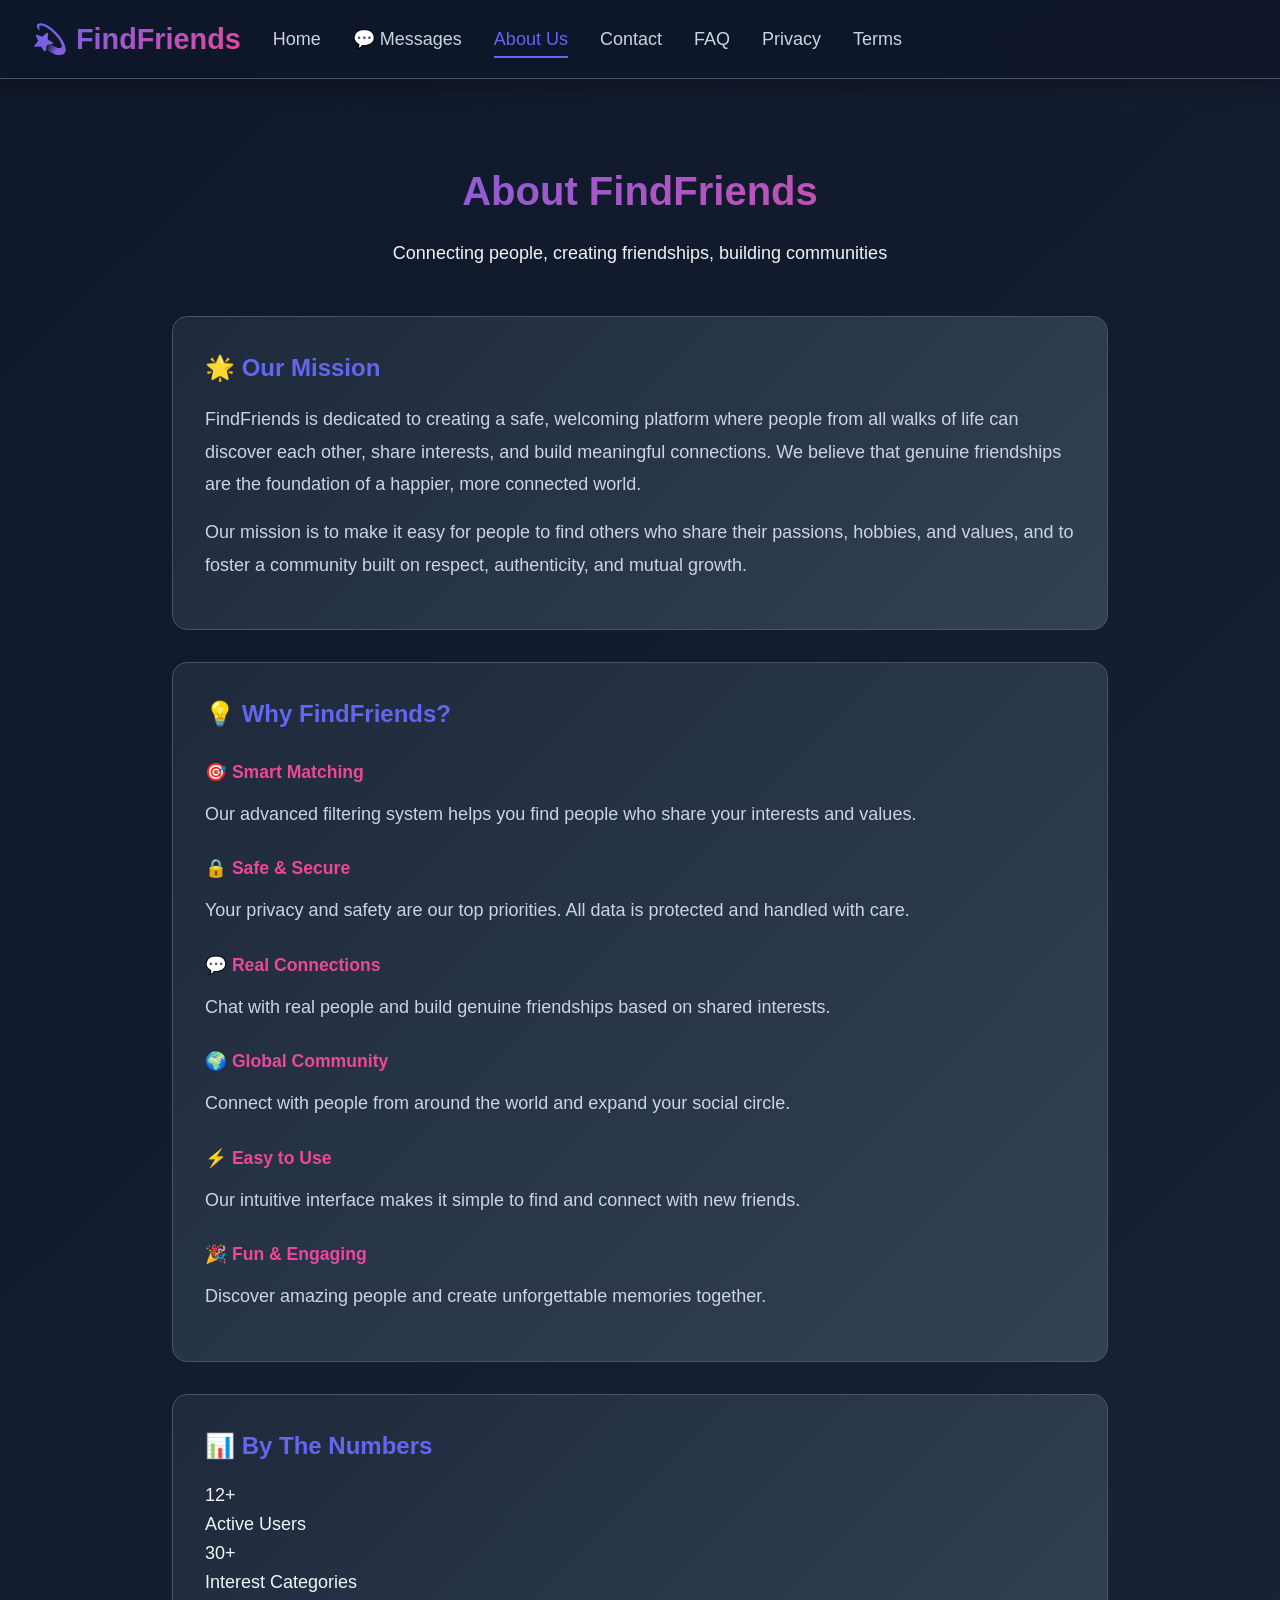
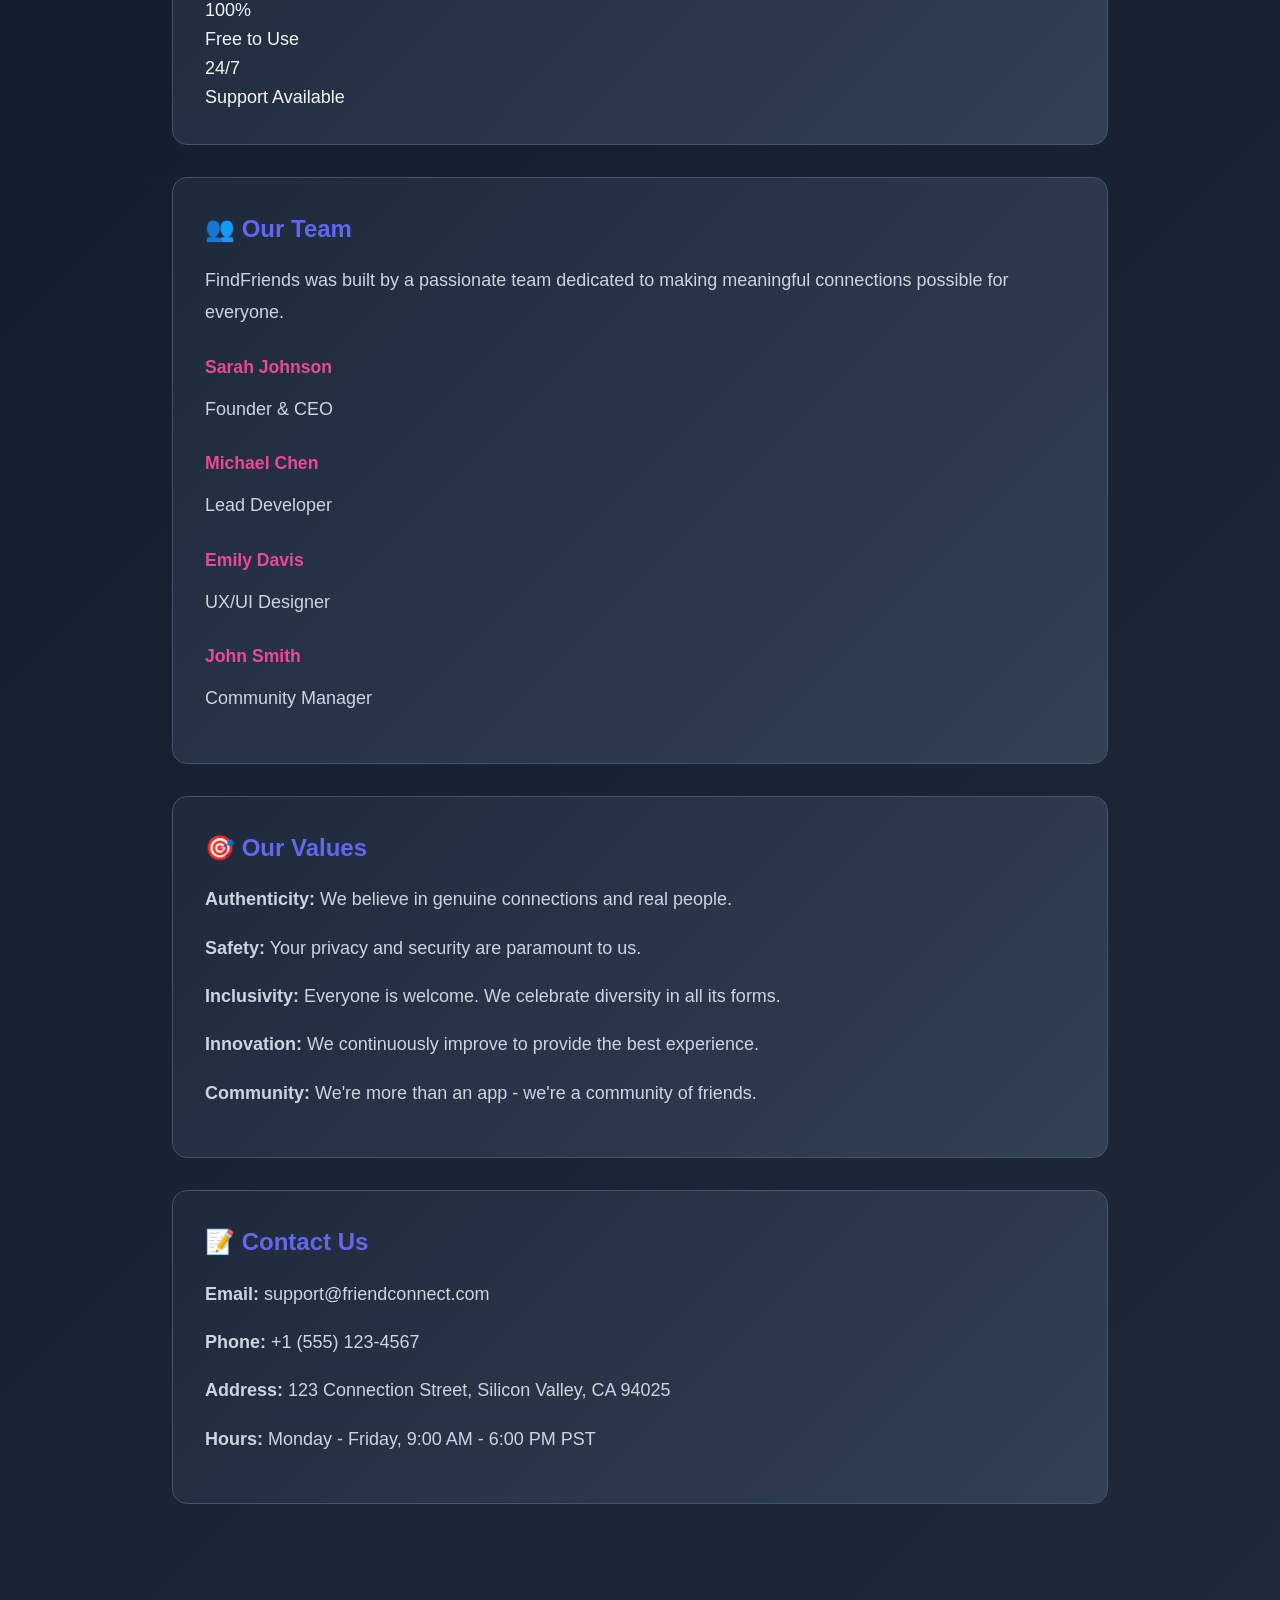
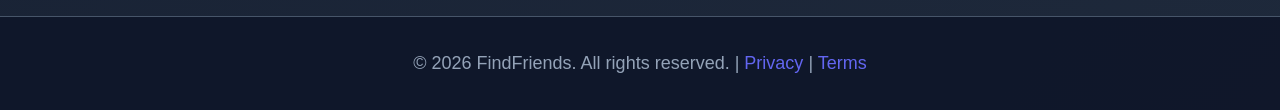
==== commit 48e2d6ef: "Fix bugs and names" ====
--- a/FindFriends/html/about.html
+++ b/FindFriends/html/about.html
@@ -3,7 +3,7 @@
 <head>
     <meta charset="UTF-8">
     <meta name="viewport" content="width=device-width, initial-scale=1.0">
-    <title>About Us - Friend Connect</title>
+    <title>About Us - FindFriends</title>
     <link rel="stylesheet" href="../css/styles.css">
     <link rel="stylesheet" href="../css/responsive.css">
    
@@ -12,7 +12,7 @@
     <header>
         <nav class="navbar">
             <div class="nav-container">
-                <h1 class="logo">💫 Friend Connect</h1>
+                <h1 class="logo">💫 FindFriends</h1>
                 <div class="nav-menu">
                     <a href="../index.html" class="nav-link">Home</a>
                     <a href="../html/messages.html" class="nav-link">💬 Messages</a>
@@ -29,14 +29,14 @@
     <main>
         <div class="page-container">
             <div class="page-header">
-                <h1>About Friend Connect</h1>
+                <h1>About FindFriends</h1>
                 <p>Connecting people, creating friendships, building communities</p>
             </div>
 
             <div class="section">
                 <h2>🌟 Our Mission</h2>
                 <p>
-                    Friend Connect is dedicated to creating a safe, welcoming platform where people from all walks of life 
+                    FindFriends is dedicated to creating a safe, welcoming platform where people from all walks of life 
                     can discover each other, share interests, and build meaningful connections. We believe that genuine friendships 
                     are the foundation of a happier, more connected world.
                 </p>
@@ -47,7 +47,7 @@
             </div>
 
             <div class="section">
-                <h2>💡 Why Friend Connect?</h2>
+                <h2>💡 Why FindFriends?</h2>
                 <div class="feature-grid">
                     <div class="feature-card">
                         <h3>🎯 Smart Matching</h3>
@@ -100,7 +100,7 @@
 
             <div class="section">
                 <h2>👥 Our Team</h2>
-                <p>Friend Connect was built by a passionate team dedicated to making meaningful connections possible for everyone.</p>
+                <p>FindFriends was built by a passionate team dedicated to making meaningful connections possible for everyone.</p>
                 <div class="team-grid">
                     <div class="team-member">
                         <h3>Sarah Johnson</h3>
@@ -141,7 +141,7 @@
     </main>
 
     <footer>
-        <p>&copy; 2024 Friend Connect. All rights reserved. | <a href="privacy.html" style="color: var(--primary-color); text-decoration: none;">Privacy</a> | <a href="terms.html" style="color: var(--primary-color); text-decoration: none;">Terms</a></p>
+        <p>&copy; 2026 FindFriends. All rights reserved. | <a href="privacy.html" style="color: var(--primary-color); text-decoration: none;">Privacy</a> | <a href="terms.html" style="color: var(--primary-color); text-decoration: none;">Terms</a></p>
     </footer>
 </body>
 </html>
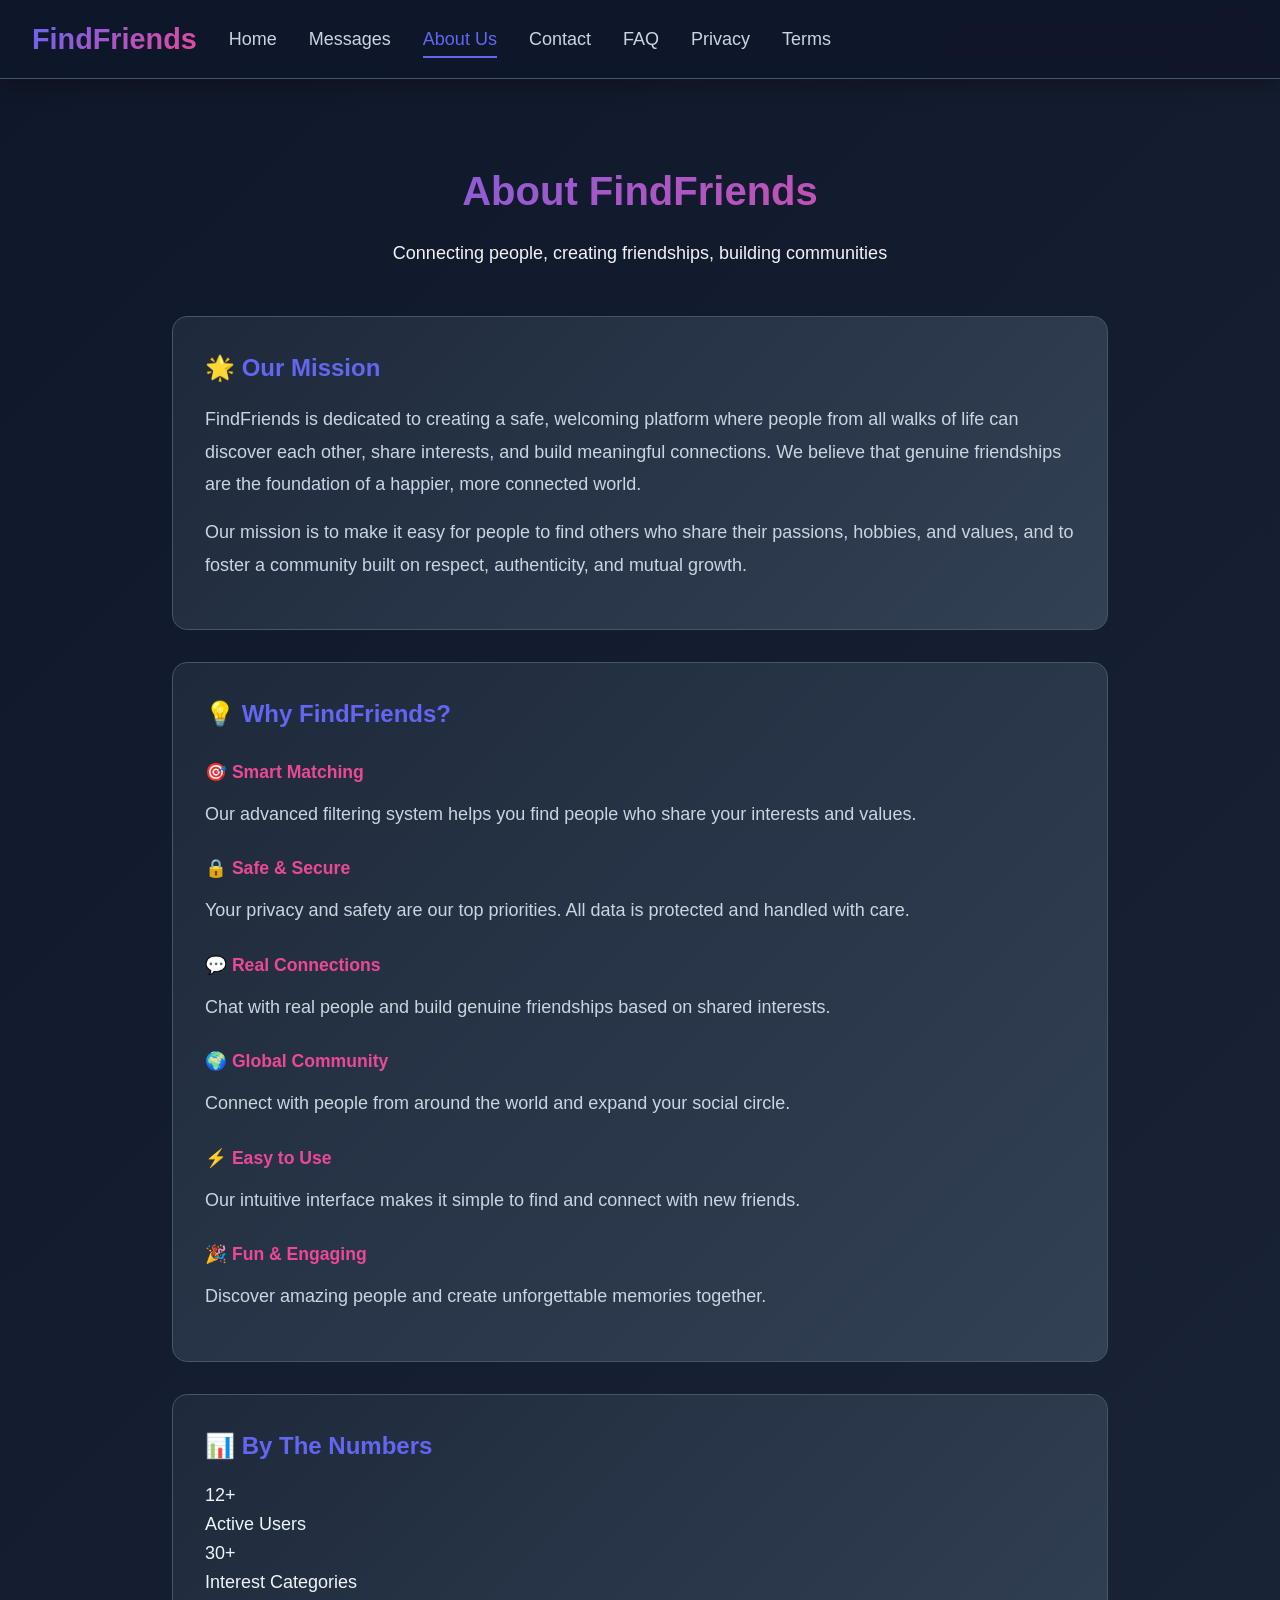
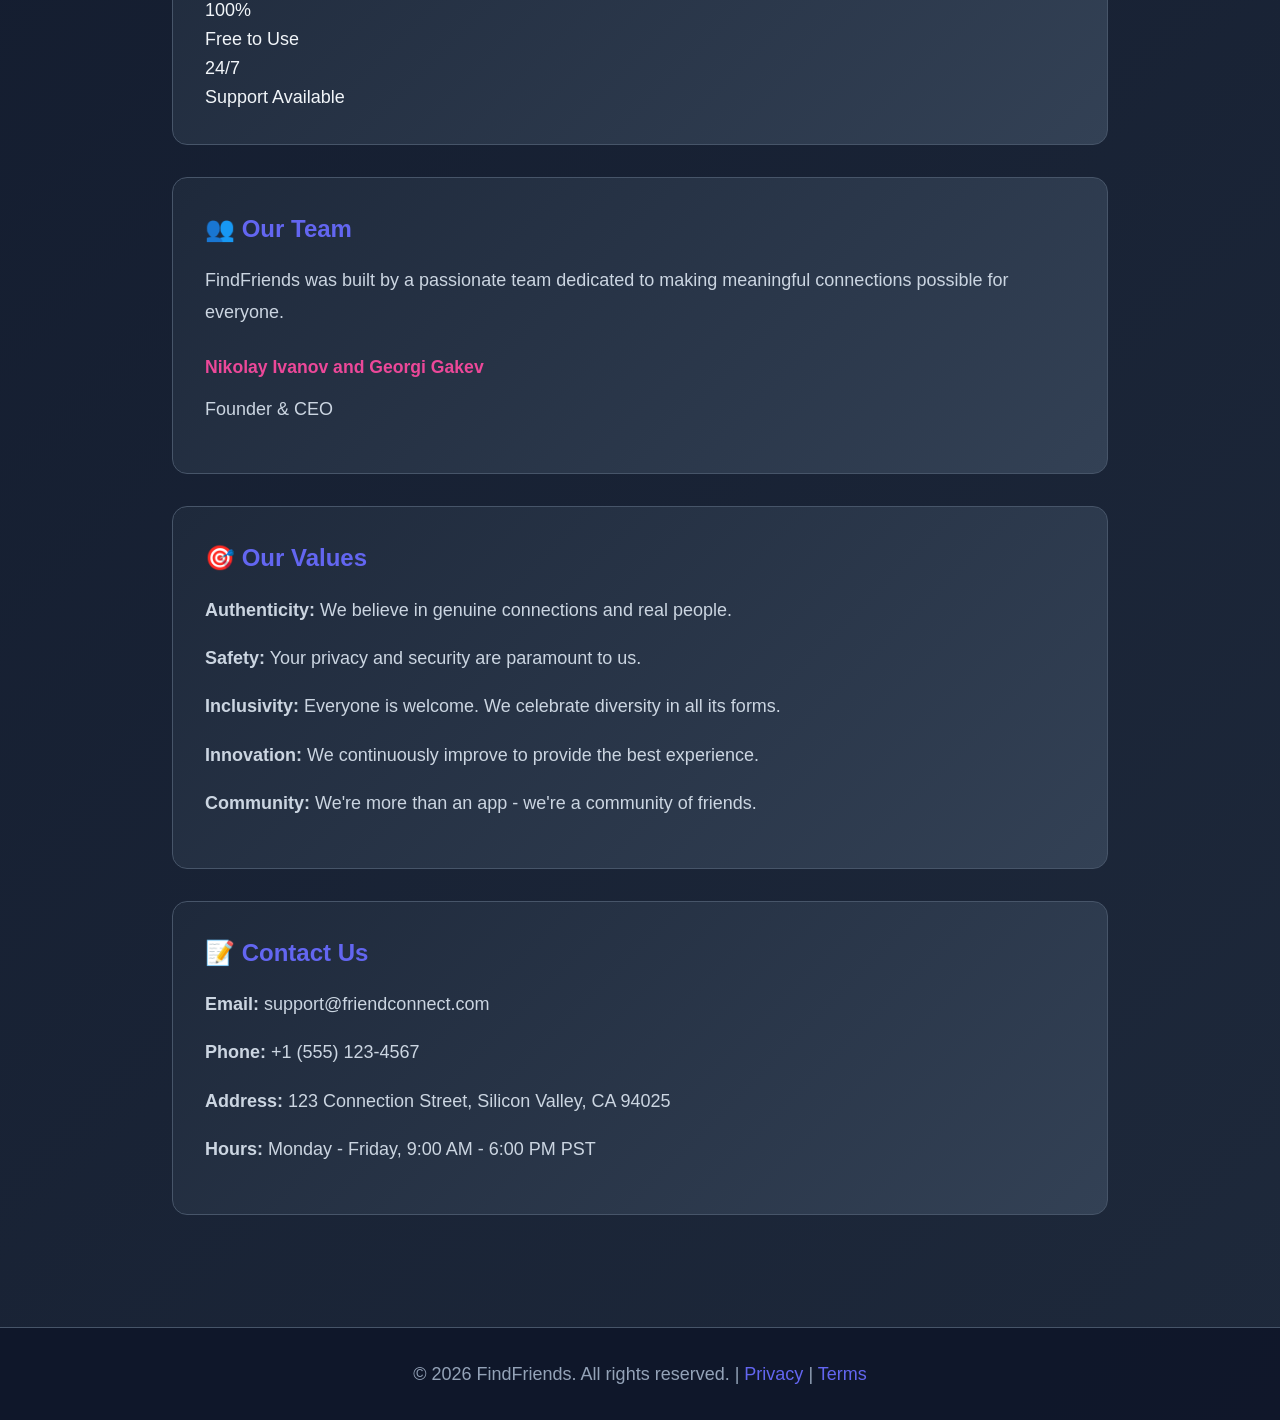
==== commit 8da4924a: "Fix messages.hmtl, fix footer in index.html" ====
--- a/FindFriends/html/about.html
+++ b/FindFriends/html/about.html
@@ -12,10 +12,10 @@
     <header>
         <nav class="navbar">
             <div class="nav-container">
-                <h1 class="logo">💫 FindFriends</h1>
+                <h1 class="logo"> FindFriends</h1>
                 <div class="nav-menu">
                     <a href="../index.html" class="nav-link">Home</a>
-                    <a href="../html/messages.html" class="nav-link">💬 Messages</a>
+                    <a href="../html/messages.html" class="nav-link"> Messages</a>
                     <a href="about.html" class="nav-link active">About Us</a>
                     <a href="contact.html" class="nav-link">Contact</a>
                     <a href="faq.html" class="nav-link">FAQ</a>
@@ -103,21 +103,10 @@
                 <p>FindFriends was built by a passionate team dedicated to making meaningful connections possible for everyone.</p>
                 <div class="team-grid">
                     <div class="team-member">
-                        <h3>Sarah Johnson</h3>
+                        <h3>Nikolay Ivanov and Georgi Gakev</h3>
                         <p>Founder & CEO</p>
                     </div>
-                    <div class="team-member">
-                        <h3>Michael Chen</h3>
-                        <p>Lead Developer</p>
-                    </div>
-                    <div class="team-member">
-                        <h3>Emily Davis</h3>
-                        <p>UX/UI Designer</p>
-                    </div>
-                    <div class="team-member">
-                        <h3>John Smith</h3>
-                        <p>Community Manager</p>
-                    </div>
+                    
                 </div>
             </div>
 
--- a/FindFriends/css/styles.css
+++ b/FindFriends/css/styles.css
@@ -316,9 +316,16 @@
         .message-row.received {
             justify-content: flex-start;
         }
-
         .message-bubble {
-            max-width: 60%;
+    max-width: 100%;
+    overflow-wrap: anywhere;
+    word-wrap: break-word;
+    word-break: normal;
+    white-space: pre-wrap;
+}
+
+        .message-bubble {
+            max-width: 100%;
             padding: 0.75rem 1rem;
             border-radius: 12px;
             word-wrap: break-word;
